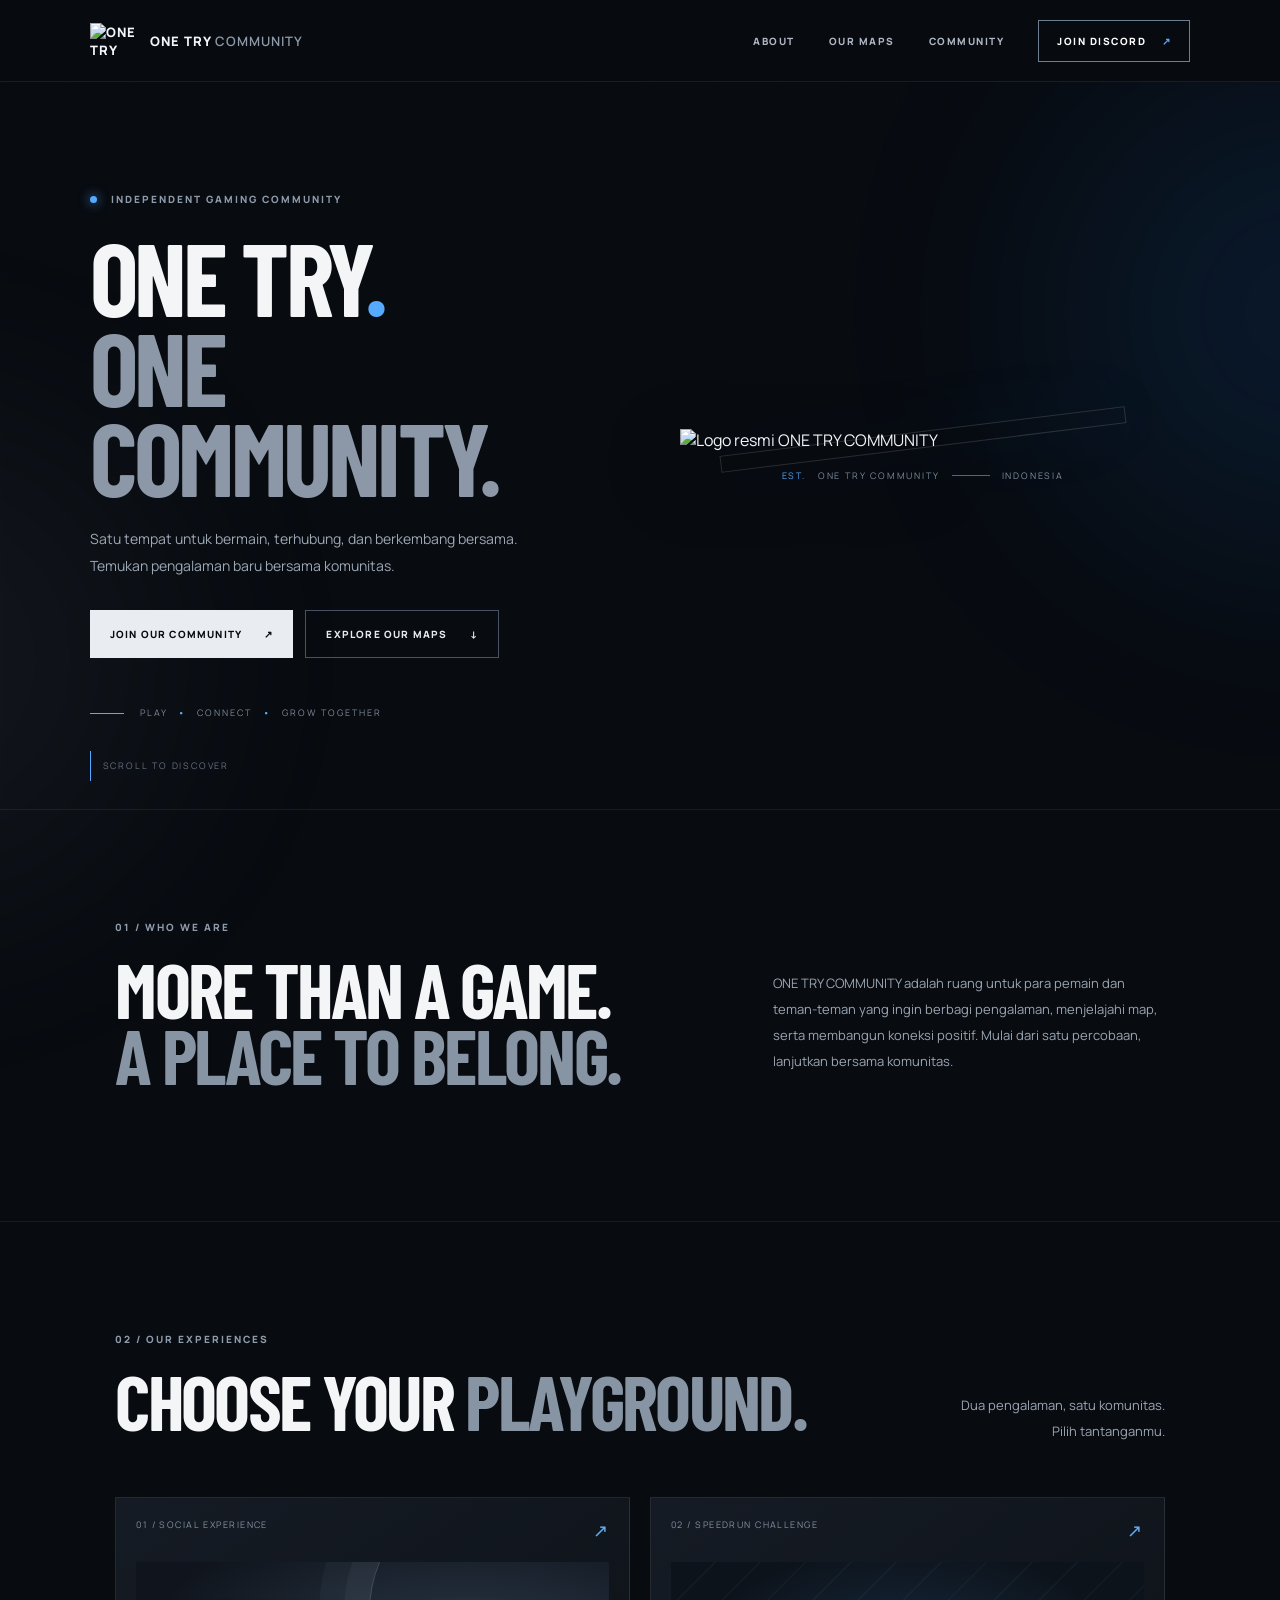
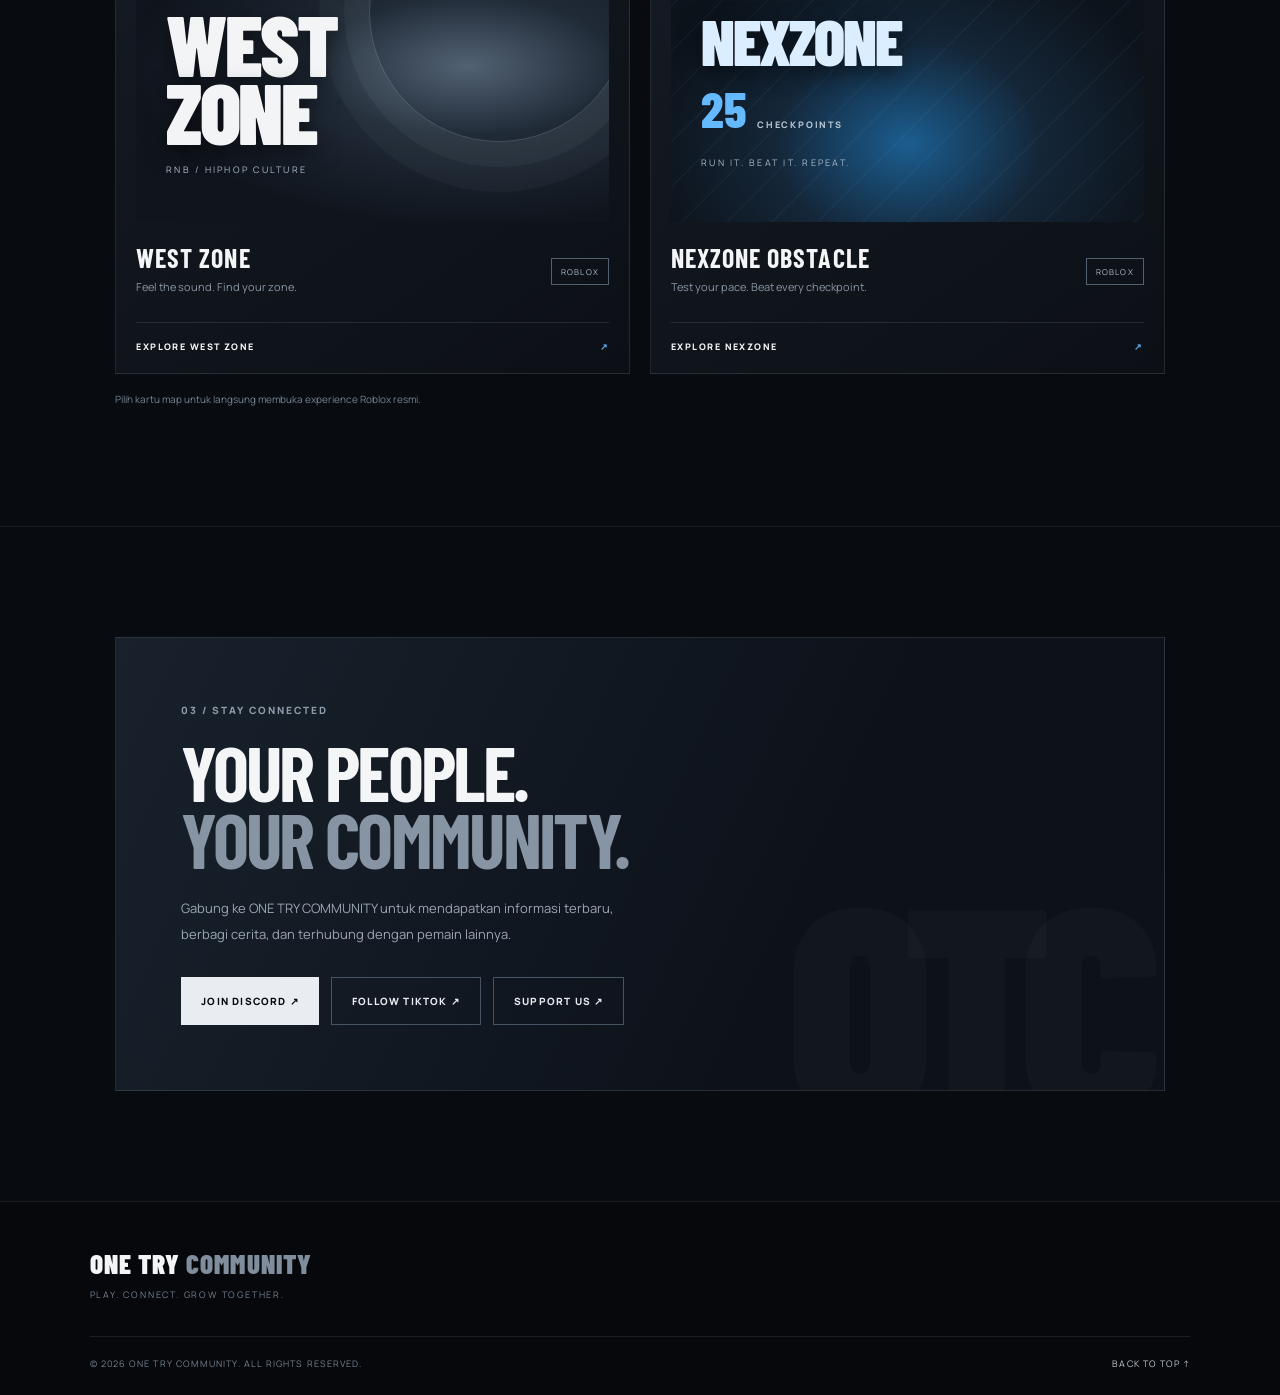
==== index.html @ 4da8ebb6 "Add files via upload" ====
<!DOCTYPE html>
<html lang="id">
<head>
  <meta charset="UTF-8">
  <meta name="viewport" content="width=device-width, initial-scale=1">
  <meta name="theme-color" content="#080b10">
  <meta name="description" content="ONE TRY COMMUNITY — Play, Connect, Grow Together. Rumah komunitas untuk WEST ZONE dan NEXZONE OBSTACLE.">
  <title>ONE TRY COMMUNITY — Play. Connect. Grow.</title>
  <link rel="preconnect" href="https://fonts.googleapis.com">
  <link rel="preconnect" href="https://fonts.gstatic.com" crossorigin>
  <link href="https://fonts.googleapis.com/css2?family=Barlow+Condensed:wght@500;600;700;800;900&family=Manrope:wght@400;500;600;700;800&display=swap" rel="stylesheet">
  <link rel="stylesheet" href="styles.css">
</head>
<body>
  <div class="ambient ambient-one"></div><div class="ambient ambient-two"></div>
  <header class="topbar">
    <a class="brand" href="#home" aria-label="ONE TRY COMMUNITY home">
      <img src="assets/one-try-community-logo.webp" alt="ONE TRY COMMUNITY logo">
      <span>ONE TRY <b>COMMUNITY</b></span>
    </a>
    <button class="menu-toggle" id="menuToggle" aria-label="Buka navigasi" aria-expanded="false"><i></i><i></i><i></i></button>
    <nav id="navMenu">
      <a href="#about">ABOUT</a><a href="#maps">OUR MAPS</a><a href="#community">COMMUNITY</a>
      <a class="nav-cta" href="https://discord.gg/brUWP3yXq" target="_blank" rel="noopener noreferrer">JOIN DISCORD <span>↗</span></a>
    </nav>
  </header>

  <main>
    <section class="hero" id="home">
      <div class="hero-grid"></div>
      <div class="hero-copy">
        <div class="eyebrow"><span class="live-dot"></span> INDEPENDENT GAMING COMMUNITY</div>
        <h1>ONE TRY<span>.</span><br><em>ONE COMMUNITY.</em></h1>
        <p class="hero-text">Satu tempat untuk bermain, terhubung, dan berkembang bersama. Temukan pengalaman baru bersama komunitas.</p>
        <div class="hero-actions">
          <a class="button button-primary" href="https://discord.gg/brUWP3yXq" target="_blank" rel="noopener noreferrer">JOIN OUR COMMUNITY <span>↗</span></a>
          <a class="button button-ghost" href="#maps">EXPLORE OUR MAPS <span>↓</span></a>
        </div>
        <div class="hero-note"><span class="note-line"></span> PLAY <b>•</b> CONNECT <b>•</b> GROW TOGETHER</div>
      </div>
      <div class="hero-art">
        <div class="logo-frame"><img src="assets/one-try-community-logo.webp" alt="Logo resmi ONE TRY COMMUNITY"></div>
        <div class="art-caption"><span>EST.</span> ONE TRY COMMUNITY <span class="caption-line"></span> INDONESIA</div>
      </div>
      <div class="scroll-cue"><span></span> SCROLL TO DISCOVER</div>
    </section>

    <section class="intro section-wrap" id="about">
      <div class="section-kicker">01 / WHO WE ARE</div>
      <div class="intro-content">
        <h2>MORE THAN A GAME.<br><span>A PLACE TO BELONG.</span></h2>
        <p>ONE TRY COMMUNITY adalah ruang untuk para pemain dan teman-teman yang ingin berbagi pengalaman, menjelajahi map, serta membangun koneksi positif. Mulai dari satu percobaan, lanjutkan bersama komunitas.</p>
      </div>
    </section>

    <section class="maps section-wrap" id="maps">
      <div class="section-heading">
        <div><div class="section-kicker">02 / OUR EXPERIENCES</div><h2>CHOOSE YOUR <span>PLAYGROUND.</span></h2></div>
        <p>Dua pengalaman, satu komunitas.<br>Pilih tantanganmu.</p>
      </div>
      <div class="map-grid">
        <article class="map-card west-card">
          <div class="card-top"><span>01 / SOCIAL EXPERIENCE</span><span class="card-arrow">↗</span></div>
          <div class="map-visual west-visual"><div class="visual-orbit"></div><div class="visual-word">WEST<br>ZONE</div><div class="visual-sub">RNB / HIPHOP CULTURE</div></div>
          <div class="map-info"><div><h3>WEST ZONE</h3><p>Feel the sound. Find your zone.</p></div><span class="map-tag">ROBLOX</span></div>
          <a class="card-link" href="https://www.roblox.com/share?code=2295fd30ef53cf4783ca6fe60ec98a40&type=ExperienceDetails&stamp=1793906881675" target="_blank" rel="noopener noreferrer">EXPLORE WEST ZONE <span>↗</span></a>
        </article>
        <article class="map-card nex-card">
          <div class="card-top"><span>02 / SPEEDRUN CHALLENGE</span><span class="card-arrow">↗</span></div>
          <div class="map-visual nex-visual"><div class="nex-lines"></div><div class="visual-word">NEXZONE</div><div class="checkpoint">25 <small>CHECKPOINTS</small></div><div class="visual-sub">RUN IT. BEAT IT. REPEAT.</div></div>
          <div class="map-info"><div><h3>NEXZONE OBSTACLE</h3><p>Test your pace. Beat every checkpoint.</p></div><span class="map-tag">ROBLOX</span></div>
          <a class="card-link" href="https://www.roblox.com/share?code=90e0343aa292c84090048f407528da16&type=ExperienceDetails&stamp=1793906917031" target="_blank" rel="noopener noreferrer">EXPLORE NEXZONE <span>↗</span></a>
        </article>
      </div>
      <p class="small-note">Pilih kartu map untuk langsung membuka experience Roblox resmi.</p>
    </section>

    <section class="community section-wrap" id="community">
      <div class="community-panel">
        <div class="section-kicker">03 / STAY CONNECTED</div>
        <h2>YOUR PEOPLE.<br><span>YOUR COMMUNITY.</span></h2>
        <p>Gabung ke ONE TRY COMMUNITY untuk mendapatkan informasi terbaru, berbagi cerita, dan terhubung dengan pemain lainnya.</p>
        <div class="community-actions">
          <a class="button button-primary" href="https://discord.gg/brUWP3yXq" target="_blank" rel="noopener noreferrer">JOIN DISCORD ↗</a>
          <a class="button button-ghost" href="https://www.tiktok.com/@onetrycommunity" target="_blank" rel="noopener noreferrer">FOLLOW TIKTOK ↗</a>
          <a class="button button-ghost" href="https://saweria.co/onetrycomunnity" target="_blank" rel="noopener noreferrer">SUPPORT US ↗</a>
        </div>
        <div class="community-watermark">OTC</div>
      </div>
    </section>
  </main>

  <footer>
    <a class="footer-brand" href="#home">ONE TRY <span>COMMUNITY</span></a>
    <p>PLAY. CONNECT. GROW TOGETHER.</p>
    <div class="footer-bottom"><span>© <span id="year"></span> ONE TRY COMMUNITY. ALL RIGHTS RESERVED.</span><a href="#home">BACK TO TOP ↑</a></div>
  </footer>
  <script src="script.js"></script>
</body>
</html>
---- styles.css ----
*{box-sizing:border-box}html{scroll-behavior:smooth;scroll-padding-top:90px}body{margin:0;background:#080b10;color:#f3f5f7;font-family:Manrope,Arial,sans-serif;overflow-x:hidden}a{color:inherit;text-decoration:none}.ambient{position:fixed;width:480px;height:480px;border-radius:50%;filter:blur(130px);opacity:.12;pointer-events:none;z-index:-1}.ambient-one{background:#1688ff;top:8%;right:-260px}.ambient-two{background:#a8b5c7;bottom:0;left:-320px;opacity:.07}.topbar{height:82px;padding:0 7%;display:flex;align-items:center;justify-content:space-between;border-bottom:1px solid #ffffff13;background:#080b10e8;backdrop-filter:blur(18px);position:sticky;top:0;z-index:20}.brand{display:flex;align-items:center;gap:12px;font-weight:800;letter-spacing:.08em;font-size:13px}.brand img{width:48px;height:36px;object-fit:contain}.brand b{color:#8e9aaa;font-weight:600}nav{display:flex;align-items:center;gap:34px;font-size:10px;letter-spacing:.15em;font-weight:800;color:#aeb7c3}nav a:hover{color:#fff}.nav-cta{border:1px solid #6e7d90;padding:13px 18px;color:#fff}.nav-cta span{color:#55aaff;margin-left:12px}.menu-toggle{display:none;background:none;border:0}.hero{min-height:690px;padding:110px 7% 90px;position:relative;display:grid;grid-template-columns:1fr 1fr;align-items:center;gap:30px;overflow:hidden}.hero-grid{position:absolute;inset:0;opacity:.15;background-image:linear-gradient(#7b8da51a 1px,transparent 1px),linear-gradient(90deg,#7b8da51a 1px,transparent 1px);background-size:65px 65px;mask-image:linear-gradient(90deg,black,transparent)}.hero-copy,.hero-art{position:relative;z-index:1}.eyebrow,.section-kicker{font-size:10px;font-weight:800;letter-spacing:.2em;color:#8e9baa}.live-dot{display:inline-block;width:7px;height:7px;border-radius:50%;background:#55aaff;box-shadow:0 0 12px #55aaff;margin-right:10px}.hero h1,.intro h2,.section-heading h2,.community h2{font-family:"Barlow Condensed",Impact,sans-serif;font-size:clamp(64px,8vw,112px);line-height:.88;letter-spacing:-.035em;margin:25px 0}.hero h1 span{color:#55aaff}.hero h1 em{font-style:normal;color:#8c98a7}.hero-text{max-width:480px;color:#9da8b5;font-size:14px;line-height:1.9}.hero-actions,.community-actions{display:flex;gap:12px;flex-wrap:wrap;margin-top:30px}.button{padding:16px 20px;font-size:10px;font-weight:800;letter-spacing:.12em;display:inline-flex;align-items:center;gap:22px;transition:.25s}.button-primary{background:#e9edf2;color:#080b10}.button-primary:hover{background:#63b5ff;transform:translateY(-3px)}.button-ghost{border:1px solid #465362;color:#e7ebf0}.button-ghost:hover{border-color:#65b5ff;color:#65b5ff}.hero-note{margin-top:48px;color:#7e8997;font-size:9px;letter-spacing:.22em}.hero-note b{color:#55aaff;padding:0 7px}.note-line{display:inline-block;width:34px;height:1px;background:#55aaff;vertical-align:middle;margin-right:12px}.hero-art{padding:25px}.logo-frame{position:relative}.logo-frame:before{content:"";position:absolute;inset:12% 8%;border:1px solid #ffffff24;transform:rotate(-7deg);box-shadow:0 0 70px #3289db17}.logo-frame img{width:100%;height:auto;display:block;filter:drop-shadow(0 25px 35px #000)}.art-caption{display:flex;align-items:center;gap:12px;color:#8290a0;font-size:9px;letter-spacing:.2em;justify-content:center;margin-top:18px}.art-caption>span:first-child{color:#55aaff}.caption-line{height:1px;width:38px;background:#586779}.scroll-cue{position:absolute;bottom:28px;left:7%;font-size:9px;letter-spacing:.2em;color:#657180;display:flex;align-items:center;gap:12px}.scroll-cue span{height:30px;width:1px;background:#55aaff}.section-wrap{padding:110px 9%;border-top:1px solid #ffffff12}.intro-content{display:grid;grid-template-columns:1.2fr .8fr;gap:70px;align-items:center}.intro h2,.section-heading h2,.community h2{font-size:clamp(46px,6vw,76px);margin:22px 0}.intro h2 span,.section-heading h2 span,.community h2 span{color:#8794a3}.intro-content p,.section-heading>p,.community-panel>p{color:#9ba6b3;font-size:13px;line-height:2;max-width:470px}.section-heading{display:flex;justify-content:space-between;align-items:end;margin-bottom:40px}.section-heading>p{text-align:right}.map-grid{display:grid;grid-template-columns:1fr 1fr;gap:20px}.map-card{background:linear-gradient(145deg,#151b24,#0c1016);border:1px solid #ffffff17;padding:20px;transition:.3s}.map-card:hover{transform:translateY(-7px);border-color:#5a9bd5}.card-top{display:flex;justify-content:space-between;color:#8491a0;font-size:9px;letter-spacing:.16em}.card-arrow{font-size:18px;color:#60adf3}.map-visual{height:260px;margin:20px 0;position:relative;overflow:hidden;display:flex;flex-direction:column;justify-content:center;padding:30px}.west-visual{background:radial-gradient(ellipse at 70% 40%,#526273 0,#202a37 32%,#10151d 72%)}.nex-visual{background:radial-gradient(ellipse at 50% 70%,#1b5d8f 0,#142638 40%,#0d131b 78%)}.visual-orbit{position:absolute;width:260px;height:260px;border:1px solid #dbe9f933;border-radius:50%;right:-20px;top:-80px;box-shadow:0 0 0 25px #dbe9f90a,0 0 0 50px #dbe9f908}.visual-word{font-family:"Barlow Condensed",Impact,sans-serif;font-weight:900;font-size:clamp(55px,7vw,85px);line-height:.8;letter-spacing:-.03em;text-shadow:0 6px 22px #0008;position:relative}.west-visual .visual-word{color:#f2f4f6}.nex-visual .visual-word{font-size:clamp(42px,5vw,68px);color:#dbeeff}.visual-sub{font-size:9px;letter-spacing:.25em;color:#aab9c9;margin-top:18px;position:relative}.checkpoint{font-family:"Barlow Condensed";font-size:50px;font-weight:800;color:#65baff;margin-top:12px}.checkpoint small{font:800 9px Manrope;letter-spacing:.2em;color:#b7c4d2}.nex-lines{position:absolute;inset:0;background:repeating-linear-gradient(135deg,transparent 0 30px,#8fcfff0b 31px 32px)}.map-info{display:flex;justify-content:space-between;align-items:center}.map-info h3{font-family:"Barlow Condensed";font-size:26px;letter-spacing:.04em;margin:0}.map-info p{font-size:11px;color:#8995a3;margin:6px 0}.map-tag{font-size:8px;letter-spacing:.15em;border:1px solid #526171;padding:7px 9px;color:#aebdcb}.card-link{display:flex;justify-content:space-between;border-top:1px solid #ffffff19;margin-top:22px;padding-top:17px;font-size:9px;font-weight:800;letter-spacing:.16em}.card-link span{color:#60adf3}.small-note{font-size:10px;color:#778493;margin-top:18px}.community-panel{position:relative;overflow:hidden;padding:65px;background:linear-gradient(115deg,#18212c,#0d121a 65%);border:1px solid #ffffff1a}.community h2{position:relative;z-index:1}.community-panel>p{position:relative;z-index:1}.community-actions{position:relative;z-index:2}.community-watermark{position:absolute;right:3%;bottom:-90px;font-family:"Barlow Condensed";font-size:300px;font-weight:900;color:#ffffff05;letter-spacing:-.1em}footer{padding:45px 7% 25px;background:#06080c;border-top:1px solid #ffffff15}.footer-brand{font-family:"Barlow Condensed";font-weight:900;font-size:27px;letter-spacing:.04em}.footer-brand span{color:#7f8d9c}footer>p{font-size:9px;color:#758292;letter-spacing:.2em}.footer-bottom{border-top:1px solid #ffffff16;margin-top:35px;padding-top:20px;display:flex;justify-content:space-between;color:#778391;font-size:9px;letter-spacing:.12em}.footer-bottom a{color:#c2ccd7}@media(max-width:850px){.topbar{padding:0 5%;height:72px}.hero{padding:85px 6% 85px;grid-template-columns:1fr;min-height:auto}.hero-copy{max-width:650px}.hero-art{max-width:650px;margin:10px auto 0;padding:5px}.hero h1{font-size:clamp(68px,13vw,105px)}.section-wrap{padding:80px 6%}.intro-content{grid-template-columns:1fr;gap:10px}.section-heading{align-items:start;flex-direction:column;gap:5px}.section-heading>p{text-align:left}.community-panel{padding:45px 30px}}@media(max-width:600px){.brand{font-size:11px}.brand img{width:40px}.menu-toggle{display:flex;flex-direction:column;gap:5px;padding:10px}.menu-toggle i{width:23px;height:2px;background:#eaf0f6;display:block}nav{display:none;position:absolute;top:72px;left:0;right:0;background:#0b1017;border-bottom:1px solid #ffffff20;padding:22px 6%;flex-direction:column;align-items:stretch;gap:22px}nav.open{display:flex}.nav-cta{text-align:center}.hero{padding-top:70px}.hero h1{font-size:65px}.hero-text{font-size:12px}.button{padding:15px 14px;font-size:9px}.hero-actions{gap:8px}.hero-note{margin-top:32px}.hero-art{margin-top:28px}.art-caption{font-size:7px}.section-wrap{padding:65px 5%}.intro h2,.section-heading h2,.community h2{font-size:48px}.map-grid{grid-template-columns:1fr}.map-visual{height:220px}.community-panel{padding:38px 22px}.community-watermark{font-size:190px;bottom:-50px}.community-actions{flex-direction:column;align-items:stretch}.community-actions .button{justify-content:space-between}.footer-bottom{gap:15px;flex-direction:column;font-size:8px}footer{padding-left:5%;padding-right:5%}}@media(prefers-reduced-motion:reduce){*,*::before,*::after{scroll-behavior:auto!important;transition:none!important}}
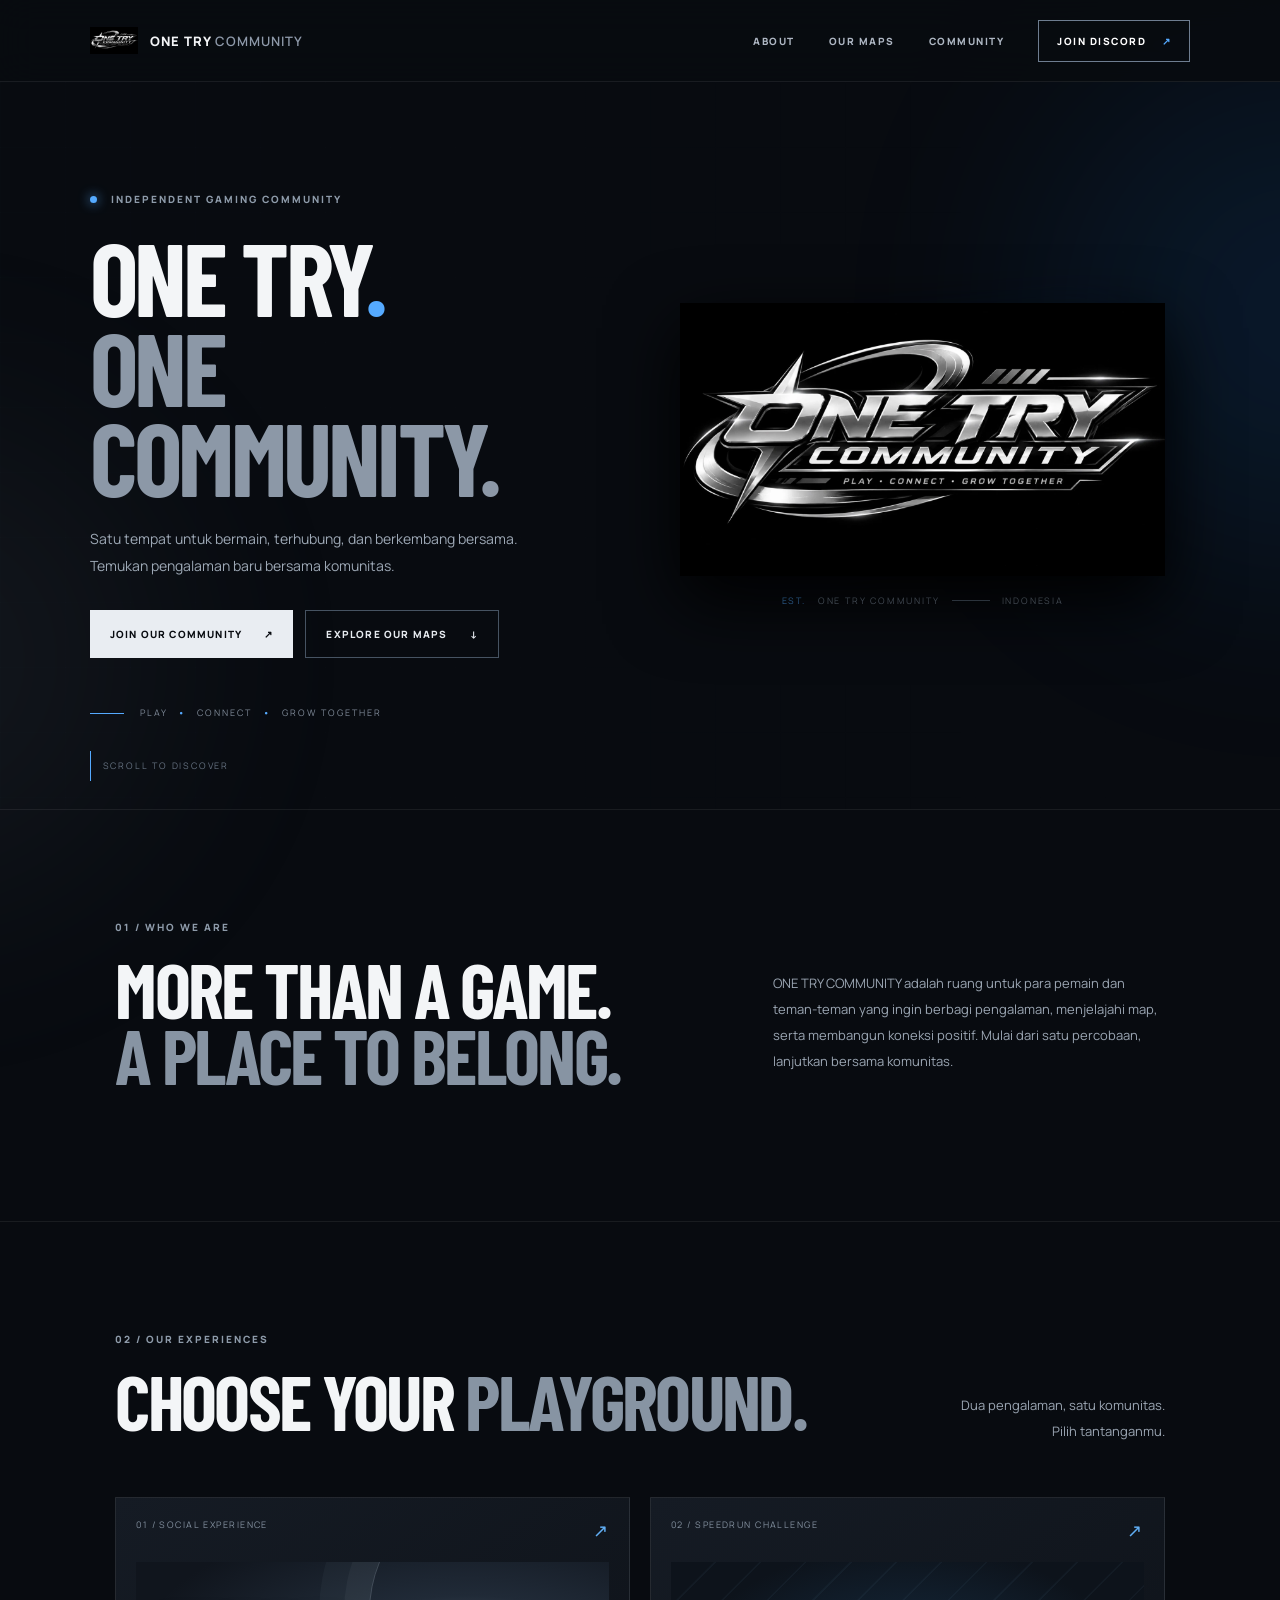
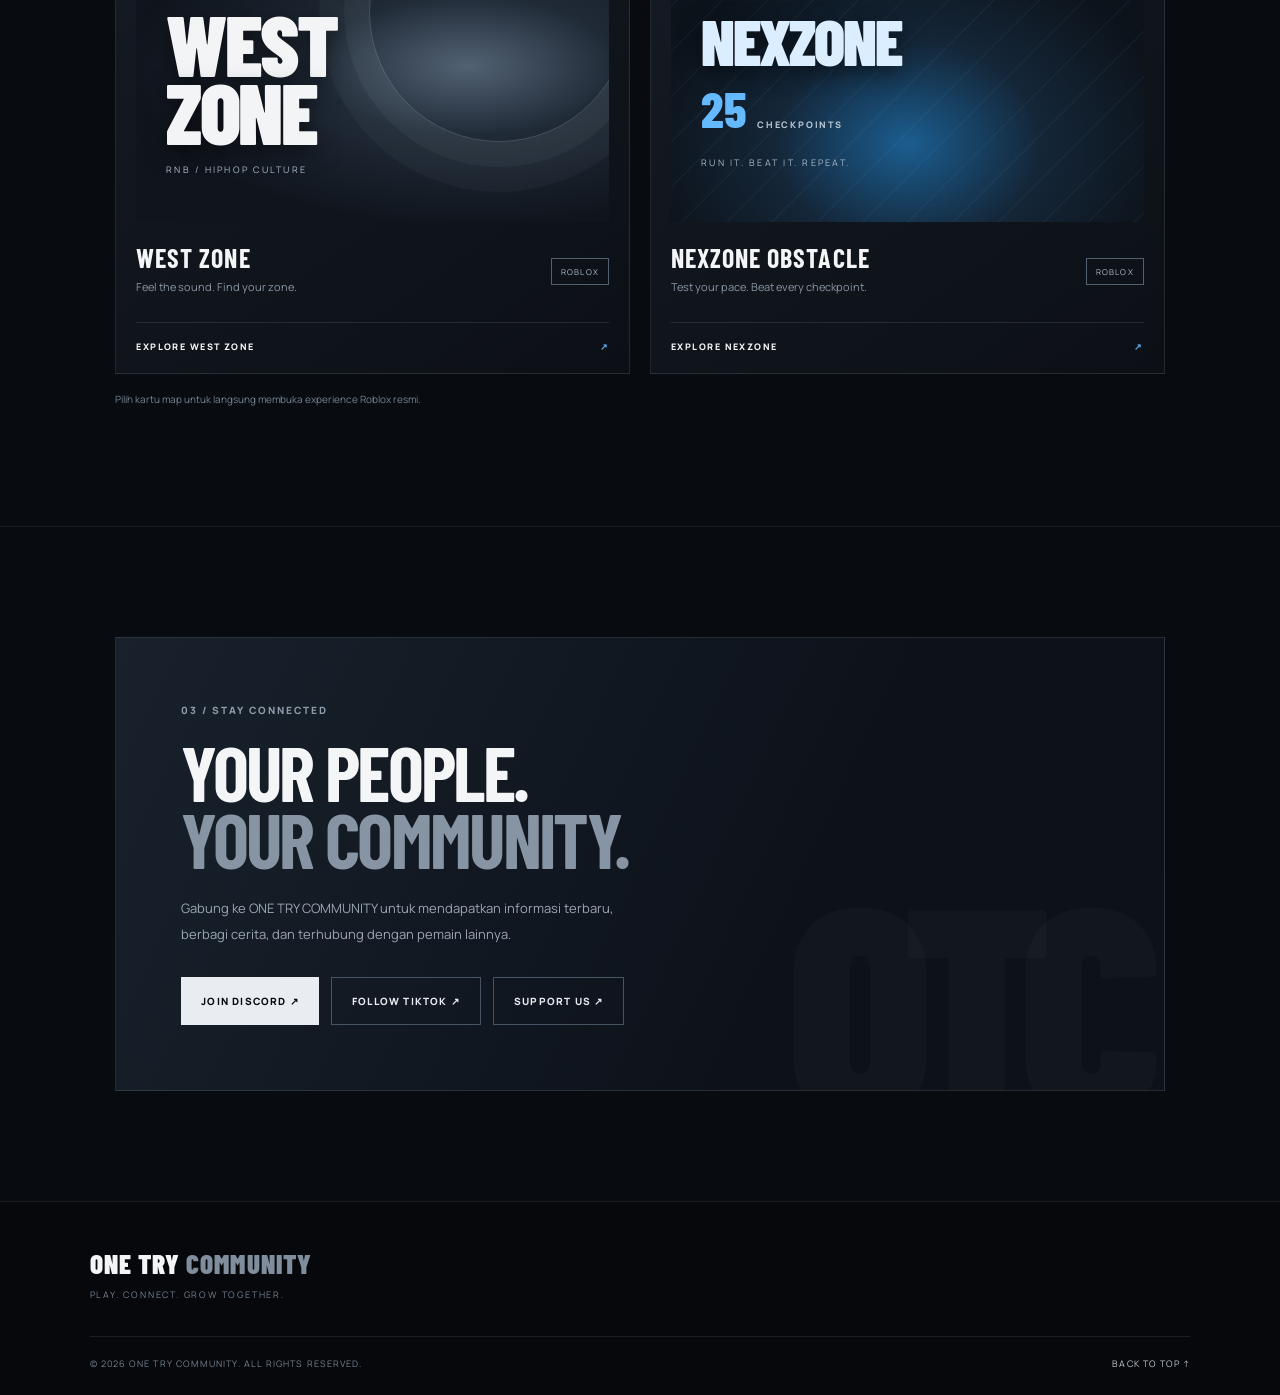
==== commit 5c8d220a: "Add files via upload" ====
--- a/index.html
+++ b/index.html
@@ -15,7 +15,7 @@
   <div class="ambient ambient-one"></div><div class="ambient ambient-two"></div>
   <header class="topbar">
     <a class="brand" href="#home" aria-label="ONE TRY COMMUNITY home">
-      <img src="assets/one-try-community-logo.webp" alt="ONE TRY COMMUNITY logo">
+      <img src="one-try-community-logo.webp" alt="ONE TRY COMMUNITY logo">
       <span>ONE TRY <b>COMMUNITY</b></span>
     </a>
     <button class="menu-toggle" id="menuToggle" aria-label="Buka navigasi" aria-expanded="false"><i></i><i></i><i></i></button>
@@ -39,7 +39,7 @@
         <div class="hero-note"><span class="note-line"></span> PLAY <b>•</b> CONNECT <b>•</b> GROW TOGETHER</div>
       </div>
       <div class="hero-art">
-        <div class="logo-frame"><img src="assets/one-try-community-logo.webp" alt="Logo resmi ONE TRY COMMUNITY"></div>
+        <div class="logo-frame"><img src="one-try-community-logo.webp" alt="Logo resmi ONE TRY COMMUNITY"></div>
         <div class="art-caption"><span>EST.</span> ONE TRY COMMUNITY <span class="caption-line"></span> INDONESIA</div>
       </div>
       <div class="scroll-cue"><span></span> SCROLL TO DISCOVER</div>
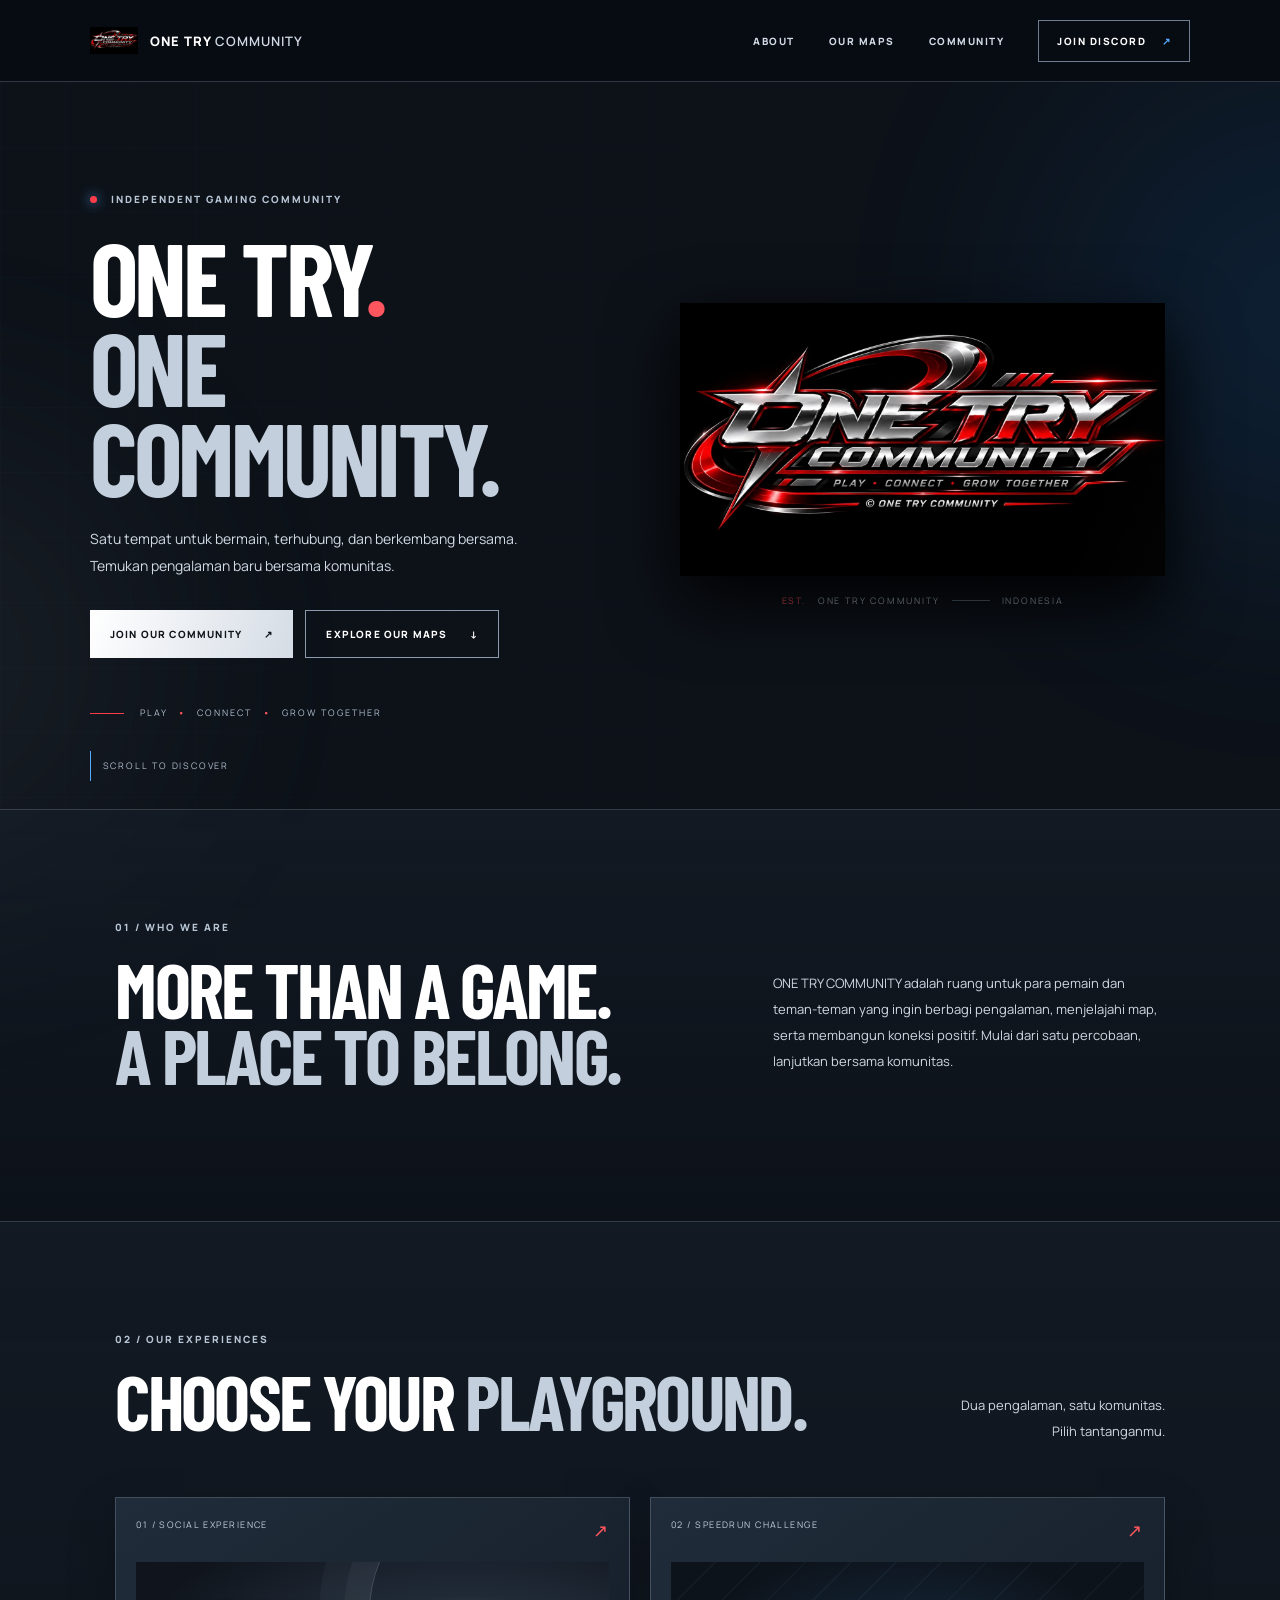
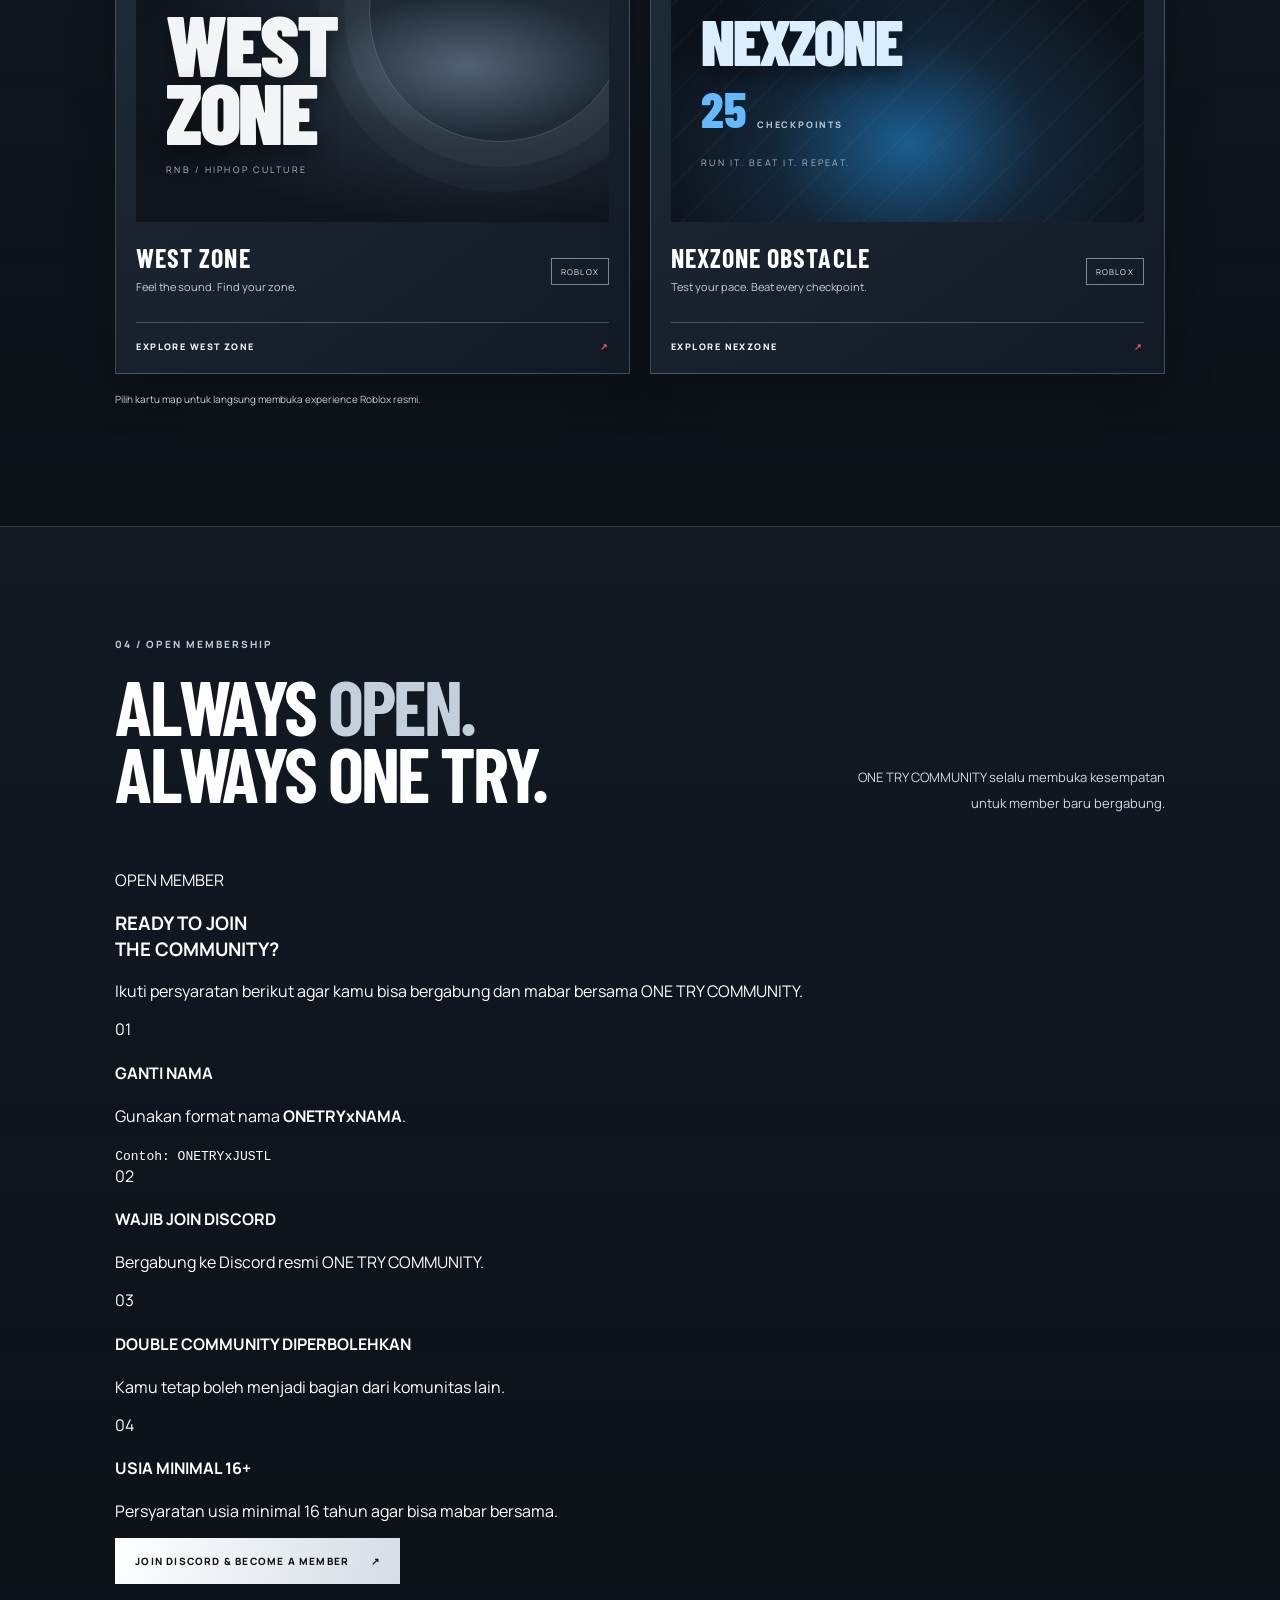
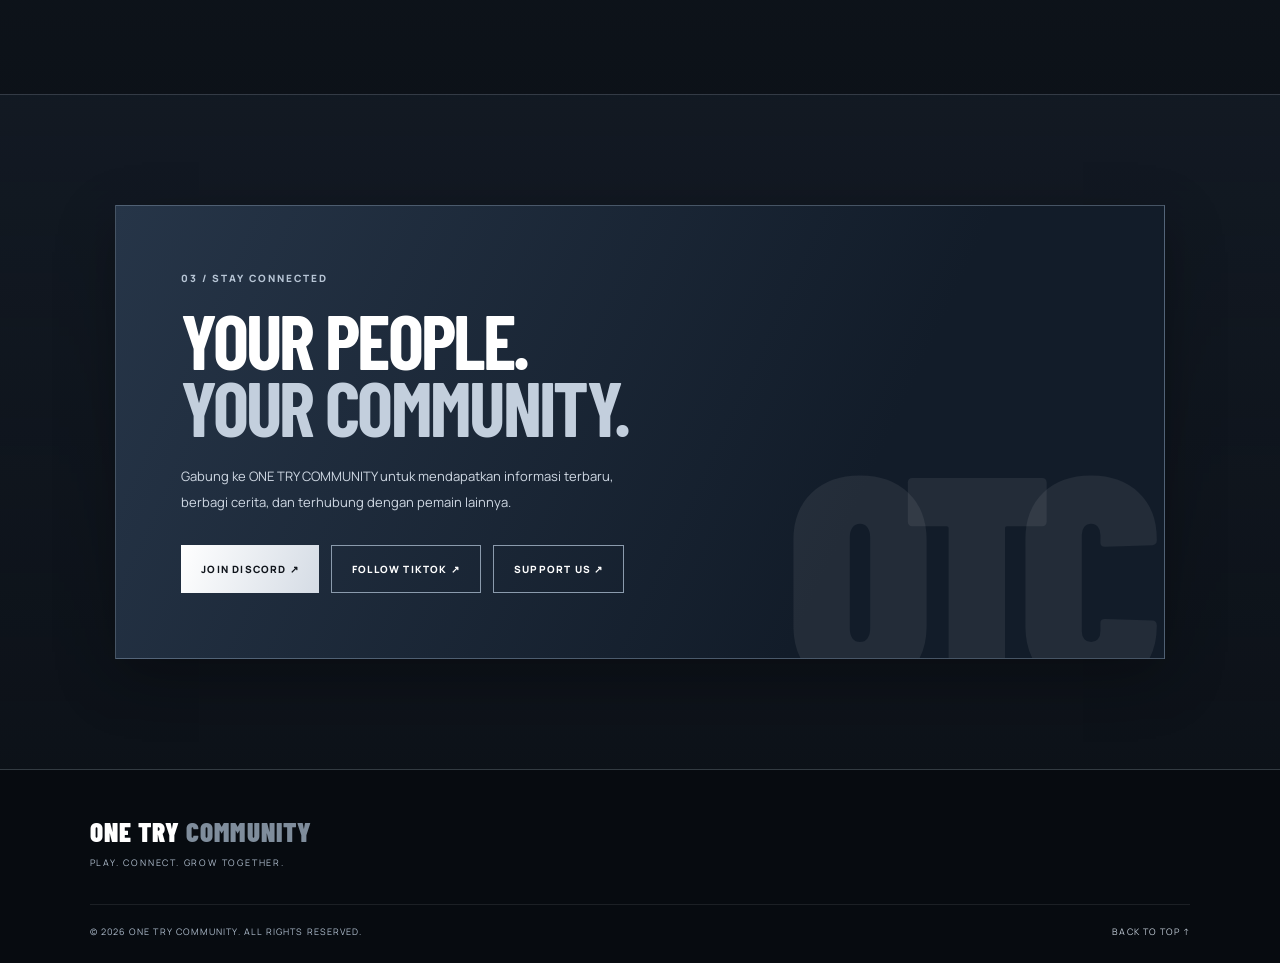
==== commit 04e295d1: "Add files via upload" ====
--- a/index.html
+++ b/index.html
@@ -21,7 +21,7 @@
     <button class="menu-toggle" id="menuToggle" aria-label="Buka navigasi" aria-expanded="false"><i></i><i></i><i></i></button>
     <nav id="navMenu">
       <a href="#about">ABOUT</a><a href="#maps">OUR MAPS</a><a href="#community">COMMUNITY</a>
-      <a class="nav-cta" href="https://discord.gg/brUWP3yXq" target="_blank" rel="noopener noreferrer">JOIN DISCORD <span>↗</span></a>
+      <a class="nav-cta" href="https://discord.gg/9DPxnzSRvs" target="_blank" rel="noopener noreferrer">JOIN DISCORD <span>↗</span></a>
     </nav>
   </header>
 
@@ -33,7 +33,7 @@
         <h1>ONE TRY<span>.</span><br><em>ONE COMMUNITY.</em></h1>
         <p class="hero-text">Satu tempat untuk bermain, terhubung, dan berkembang bersama. Temukan pengalaman baru bersama komunitas.</p>
         <div class="hero-actions">
-          <a class="button button-primary" href="https://discord.gg/brUWP3yXq" target="_blank" rel="noopener noreferrer">JOIN OUR COMMUNITY <span>↗</span></a>
+          <a class="button button-primary" href="https://discord.gg/9DPxnzSRvs" target="_blank" rel="noopener noreferrer">JOIN OUR COMMUNITY <span>↗</span></a>
           <a class="button button-ghost" href="#maps">EXPLORE OUR MAPS <span>↓</span></a>
         </div>
         <div class="hero-note"><span class="note-line"></span> PLAY <b>•</b> CONNECT <b>•</b> GROW TOGETHER</div>
@@ -75,13 +75,38 @@
       <p class="small-note">Pilih kartu map untuk langsung membuka experience Roblox resmi.</p>
     </section>
 
+
+    <section class="membership section-wrap" id="membership">
+      <div class="section-heading">
+        <div>
+          <div class="section-kicker">04 / OPEN MEMBERSHIP</div>
+          <h2>ALWAYS <span>OPEN.</span><br>ALWAYS ONE TRY.</h2>
+        </div>
+        <p>ONE TRY COMMUNITY selalu membuka kesempatan<br>untuk member baru bergabung.</p>
+      </div>
+      <div class="member-panel">
+        <div class="member-intro">
+          <span class="member-badge"><span></span> OPEN MEMBER</span>
+          <h3>READY TO JOIN<br>THE COMMUNITY?</h3>
+          <p>Ikuti persyaratan berikut agar kamu bisa bergabung dan mabar bersama ONE TRY COMMUNITY.</p>
+        </div>
+        <div class="member-rules">
+          <div class="rule-item"><span class="rule-number">01</span><div><h4>GANTI NAMA</h4><p>Gunakan format nama <strong>ONETRYxNAMA</strong>.</p><code>Contoh: ONETRYxJUSTL</code></div></div>
+          <div class="rule-item"><span class="rule-number">02</span><div><h4>WAJIB JOIN DISCORD</h4><p>Bergabung ke Discord resmi ONE TRY COMMUNITY.</p></div></div>
+          <div class="rule-item"><span class="rule-number">03</span><div><h4>DOUBLE COMMUNITY DIPERBOLEHKAN</h4><p>Kamu tetap boleh menjadi bagian dari komunitas lain.</p></div></div>
+          <div class="rule-item"><span class="rule-number">04</span><div><h4>USIA MINIMAL 16+</h4><p>Persyaratan usia minimal 16 tahun agar bisa mabar bersama.</p></div></div>
+        </div>
+        <a class="button button-primary member-join" href="https://discord.gg/9DPxnzSRvs" target="_blank" rel="noopener noreferrer">JOIN DISCORD &amp; BECOME A MEMBER <span>↗</span></a>
+      </div>
+    </section>
+
     <section class="community section-wrap" id="community">
       <div class="community-panel">
         <div class="section-kicker">03 / STAY CONNECTED</div>
         <h2>YOUR PEOPLE.<br><span>YOUR COMMUNITY.</span></h2>
         <p>Gabung ke ONE TRY COMMUNITY untuk mendapatkan informasi terbaru, berbagi cerita, dan terhubung dengan pemain lainnya.</p>
         <div class="community-actions">
-          <a class="button button-primary" href="https://discord.gg/brUWP3yXq" target="_blank" rel="noopener noreferrer">JOIN DISCORD ↗</a>
+          <a class="button button-primary" href="https://discord.gg/9DPxnzSRvs" target="_blank" rel="noopener noreferrer">JOIN DISCORD ↗</a>
           <a class="button button-ghost" href="https://www.tiktok.com/@onetrycommunity" target="_blank" rel="noopener noreferrer">FOLLOW TIKTOK ↗</a>
           <a class="button button-ghost" href="https://saweria.co/onetrycomunnity" target="_blank" rel="noopener noreferrer">SUPPORT US ↗</a>
         </div>
--- a/styles.css
+++ b/styles.css
@@ -1 +1,164 @@
-*{box-sizing:border-box}html{scroll-behavior:smooth;scroll-padding-top:90px}body{margin:0;background:#080b10;color:#f3f5f7;font-family:Manrope,Arial,sans-serif;overflow-x:hidden}a{color:inherit;text-decoration:none}.ambient{position:fixed;width:480px;height:480px;border-radius:50%;filter:blur(130px);opacity:.12;pointer-events:none;z-index:-1}.ambient-one{background:#1688ff;top:8%;right:-260px}.ambient-two{background:#a8b5c7;bottom:0;left:-320px;opacity:.07}.topbar{height:82px;padding:0 7%;display:flex;align-items:center;justify-content:space-between;border-bottom:1px solid #ffffff13;background:#080b10e8;backdrop-filter:blur(18px);position:sticky;top:0;z-index:20}.brand{display:flex;align-items:center;gap:12px;font-weight:800;letter-spacing:.08em;font-size:13px}.brand img{width:48px;height:36px;object-fit:contain}.brand b{color:#8e9aaa;font-weight:600}nav{display:flex;align-items:center;gap:34px;font-size:10px;letter-spacing:.15em;font-weight:800;color:#aeb7c3}nav a:hover{color:#fff}.nav-cta{border:1px solid #6e7d90;padding:13px 18px;color:#fff}.nav-cta span{color:#55aaff;margin-left:12px}.menu-toggle{display:none;background:none;border:0}.hero{min-height:690px;padding:110px 7% 90px;position:relative;display:grid;grid-template-columns:1fr 1fr;align-items:center;gap:30px;overflow:hidden}.hero-grid{position:absolute;inset:0;opacity:.15;background-image:linear-gradient(#7b8da51a 1px,transparent 1px),linear-gradient(90deg,#7b8da51a 1px,transparent 1px);background-size:65px 65px;mask-image:linear-gradient(90deg,black,transparent)}.hero-copy,.hero-art{position:relative;z-index:1}.eyebrow,.section-kicker{font-size:10px;font-weight:800;letter-spacing:.2em;color:#8e9baa}.live-dot{display:inline-block;width:7px;height:7px;border-radius:50%;background:#55aaff;box-shadow:0 0 12px #55aaff;margin-right:10px}.hero h1,.intro h2,.section-heading h2,.community h2{font-family:"Barlow Condensed",Impact,sans-serif;font-size:clamp(64px,8vw,112px);line-height:.88;letter-spacing:-.035em;margin:25px 0}.hero h1 span{color:#55aaff}.hero h1 em{font-style:normal;color:#8c98a7}.hero-text{max-width:480px;color:#9da8b5;font-size:14px;line-height:1.9}.hero-actions,.community-actions{display:flex;gap:12px;flex-wrap:wrap;margin-top:30px}.button{padding:16px 20px;font-size:10px;font-weight:800;letter-spacing:.12em;display:inline-flex;align-items:center;gap:22px;transition:.25s}.button-primary{background:#e9edf2;color:#080b10}.button-primary:hover{background:#63b5ff;transform:translateY(-3px)}.button-ghost{border:1px solid #465362;color:#e7ebf0}.button-ghost:hover{border-color:#65b5ff;color:#65b5ff}.hero-note{margin-top:48px;color:#7e8997;font-size:9px;letter-spacing:.22em}.hero-note b{color:#55aaff;padding:0 7px}.note-line{display:inline-block;width:34px;height:1px;background:#55aaff;vertical-align:middle;margin-right:12px}.hero-art{padding:25px}.logo-frame{position:relative}.logo-frame:before{content:"";position:absolute;inset:12% 8%;border:1px solid #ffffff24;transform:rotate(-7deg);box-shadow:0 0 70px #3289db17}.logo-frame img{width:100%;height:auto;display:block;filter:drop-shadow(0 25px 35px #000)}.art-caption{display:flex;align-items:center;gap:12px;color:#8290a0;font-size:9px;letter-spacing:.2em;justify-content:center;margin-top:18px}.art-caption>span:first-child{color:#55aaff}.caption-line{height:1px;width:38px;background:#586779}.scroll-cue{position:absolute;bottom:28px;left:7%;font-size:9px;letter-spacing:.2em;color:#657180;display:flex;align-items:center;gap:12px}.scroll-cue span{height:30px;width:1px;background:#55aaff}.section-wrap{padding:110px 9%;border-top:1px solid #ffffff12}.intro-content{display:grid;grid-template-columns:1.2fr .8fr;gap:70px;align-items:center}.intro h2,.section-heading h2,.community h2{font-size:clamp(46px,6vw,76px);margin:22px 0}.intro h2 span,.section-heading h2 span,.community h2 span{color:#8794a3}.intro-content p,.section-heading>p,.community-panel>p{color:#9ba6b3;font-size:13px;line-height:2;max-width:470px}.section-heading{display:flex;justify-content:space-between;align-items:end;margin-bottom:40px}.section-heading>p{text-align:right}.map-grid{display:grid;grid-template-columns:1fr 1fr;gap:20px}.map-card{background:linear-gradient(145deg,#151b24,#0c1016);border:1px solid #ffffff17;padding:20px;transition:.3s}.map-card:hover{transform:translateY(-7px);border-color:#5a9bd5}.card-top{display:flex;justify-content:space-between;color:#8491a0;font-size:9px;letter-spacing:.16em}.card-arrow{font-size:18px;color:#60adf3}.map-visual{height:260px;margin:20px 0;position:relative;overflow:hidden;display:flex;flex-direction:column;justify-content:center;padding:30px}.west-visual{background:radial-gradient(ellipse at 70% 40%,#526273 0,#202a37 32%,#10151d 72%)}.nex-visual{background:radial-gradient(ellipse at 50% 70%,#1b5d8f 0,#142638 40%,#0d131b 78%)}.visual-orbit{position:absolute;width:260px;height:260px;border:1px solid #dbe9f933;border-radius:50%;right:-20px;top:-80px;box-shadow:0 0 0 25px #dbe9f90a,0 0 0 50px #dbe9f908}.visual-word{font-family:"Barlow Condensed",Impact,sans-serif;font-weight:900;font-size:clamp(55px,7vw,85px);line-height:.8;letter-spacing:-.03em;text-shadow:0 6px 22px #0008;position:relative}.west-visual .visual-word{color:#f2f4f6}.nex-visual .visual-word{font-size:clamp(42px,5vw,68px);color:#dbeeff}.visual-sub{font-size:9px;letter-spacing:.25em;color:#aab9c9;margin-top:18px;position:relative}.checkpoint{font-family:"Barlow Condensed";font-size:50px;font-weight:800;color:#65baff;margin-top:12px}.checkpoint small{font:800 9px Manrope;letter-spacing:.2em;color:#b7c4d2}.nex-lines{position:absolute;inset:0;background:repeating-linear-gradient(135deg,transparent 0 30px,#8fcfff0b 31px 32px)}.map-info{display:flex;justify-content:space-between;align-items:center}.map-info h3{font-family:"Barlow Condensed";font-size:26px;letter-spacing:.04em;margin:0}.map-info p{font-size:11px;color:#8995a3;margin:6px 0}.map-tag{font-size:8px;letter-spacing:.15em;border:1px solid #526171;padding:7px 9px;color:#aebdcb}.card-link{display:flex;justify-content:space-between;border-top:1px solid #ffffff19;margin-top:22px;padding-top:17px;font-size:9px;font-weight:800;letter-spacing:.16em}.card-link span{color:#60adf3}.small-note{font-size:10px;color:#778493;margin-top:18px}.community-panel{position:relative;overflow:hidden;padding:65px;background:linear-gradient(115deg,#18212c,#0d121a 65%);border:1px solid #ffffff1a}.community h2{position:relative;z-index:1}.community-panel>p{position:relative;z-index:1}.community-actions{position:relative;z-index:2}.community-watermark{position:absolute;right:3%;bottom:-90px;font-family:"Barlow Condensed";font-size:300px;font-weight:900;color:#ffffff05;letter-spacing:-.1em}footer{padding:45px 7% 25px;background:#06080c;border-top:1px solid #ffffff15}.footer-brand{font-family:"Barlow Condensed";font-weight:900;font-size:27px;letter-spacing:.04em}.footer-brand span{color:#7f8d9c}footer>p{font-size:9px;color:#758292;letter-spacing:.2em}.footer-bottom{border-top:1px solid #ffffff16;margin-top:35px;padding-top:20px;display:flex;justify-content:space-between;color:#778391;font-size:9px;letter-spacing:.12em}.footer-bottom a{color:#c2ccd7}@media(max-width:850px){.topbar{padding:0 5%;height:72px}.hero{padding:85px 6% 85px;grid-template-columns:1fr;min-height:auto}.hero-copy{max-width:650px}.hero-art{max-width:650px;margin:10px auto 0;padding:5px}.hero h1{font-size:clamp(68px,13vw,105px)}.section-wrap{padding:80px 6%}.intro-content{grid-template-columns:1fr;gap:10px}.section-heading{align-items:start;flex-direction:column;gap:5px}.section-heading>p{text-align:left}.community-panel{padding:45px 30px}}@media(max-width:600px){.brand{font-size:11px}.brand img{width:40px}.menu-toggle{display:flex;flex-direction:column;gap:5px;padding:10px}.menu-toggle i{width:23px;height:2px;background:#eaf0f6;display:block}nav{display:none;position:absolute;top:72px;left:0;right:0;background:#0b1017;border-bottom:1px solid #ffffff20;padding:22px 6%;flex-direction:column;align-items:stretch;gap:22px}nav.open{display:flex}.nav-cta{text-align:center}.hero{padding-top:70px}.hero h1{font-size:65px}.hero-text{font-size:12px}.button{padding:15px 14px;font-size:9px}.hero-actions{gap:8px}.hero-note{margin-top:32px}.hero-art{margin-top:28px}.art-caption{font-size:7px}.section-wrap{padding:65px 5%}.intro h2,.section-heading h2,.community h2{font-size:48px}.map-grid{grid-template-columns:1fr}.map-visual{height:220px}.community-panel{padding:38px 22px}.community-watermark{font-size:190px;bottom:-50px}.community-actions{flex-direction:column;align-items:stretch}.community-actions .button{justify-content:space-between}.footer-bottom{gap:15px;flex-direction:column;font-size:8px}footer{padding-left:5%;padding-right:5%}}@media(prefers-reduced-motion:reduce){*,*::before,*::after{scroll-behavior:auto!important;transition:none!important}}+*{box-sizing:border-box}html{scroll-behavior:smooth;scroll-padding-top:90px}body{margin:0;background:#080b10;color:#f3f5f7;font-family:Manrope,Arial,sans-serif;overflow-x:hidden}a{color:inherit;text-decoration:none}.ambient{position:fixed;width:480px;height:480px;border-radius:50%;filter:blur(130px);opacity:.12;pointer-events:none;z-index:-1}.ambient-one{background:#1688ff;top:8%;right:-260px}.ambient-two{background:#a8b5c7;bottom:0;left:-320px;opacity:.07}.topbar{height:82px;padding:0 7%;display:flex;align-items:center;justify-content:space-between;border-bottom:1px solid #ffffff13;background:#080b10e8;backdrop-filter:blur(18px);position:sticky;top:0;z-index:20}.brand{display:flex;align-items:center;gap:12px;font-weight:800;letter-spacing:.08em;font-size:13px}.brand img{width:48px;height:36px;object-fit:contain}.brand b{color:#8e9aaa;font-weight:600}nav{display:flex;align-items:center;gap:34px;font-size:10px;letter-spacing:.15em;font-weight:800;color:#aeb7c3}nav a:hover{color:#fff}.nav-cta{border:1px solid #6e7d90;padding:13px 18px;color:#fff}.nav-cta span{color:#55aaff;margin-left:12px}.menu-toggle{display:none;background:none;border:0}.hero{min-height:690px;padding:110px 7% 90px;position:relative;display:grid;grid-template-columns:1fr 1fr;align-items:center;gap:30px;overflow:hidden}.hero-grid{position:absolute;inset:0;opacity:.15;background-image:linear-gradient(#7b8da51a 1px,transparent 1px),linear-gradient(90deg,#7b8da51a 1px,transparent 1px);background-size:65px 65px;mask-image:linear-gradient(90deg,black,transparent)}.hero-copy,.hero-art{position:relative;z-index:1}.eyebrow,.section-kicker{font-size:10px;font-weight:800;letter-spacing:.2em;color:#8e9baa}.live-dot{display:inline-block;width:7px;height:7px;border-radius:50%;background:#55aaff;box-shadow:0 0 12px #55aaff;margin-right:10px}.hero h1,.intro h2,.section-heading h2,.community h2{font-family:"Barlow Condensed",Impact,sans-serif;font-size:clamp(64px,8vw,112px);line-height:.88;letter-spacing:-.035em;margin:25px 0}.hero h1 span{color:#55aaff}.hero h1 em{font-style:normal;color:#8c98a7}.hero-text{max-width:480px;color:#9da8b5;font-size:14px;line-height:1.9}.hero-actions,.community-actions{display:flex;gap:12px;flex-wrap:wrap;margin-top:30px}.button{padding:16px 20px;font-size:10px;font-weight:800;letter-spacing:.12em;display:inline-flex;align-items:center;gap:22px;transition:.25s}.button-primary{background:#e9edf2;color:#080b10}.button-primary:hover{background:#63b5ff;transform:translateY(-3px)}.button-ghost{border:1px solid #465362;color:#e7ebf0}.button-ghost:hover{border-color:#65b5ff;color:#65b5ff}.hero-note{margin-top:48px;color:#7e8997;font-size:9px;letter-spacing:.22em}.hero-note b{color:#55aaff;padding:0 7px}.note-line{display:inline-block;width:34px;height:1px;background:#55aaff;vertical-align:middle;margin-right:12px}.hero-art{padding:25px}.logo-frame{position:relative}.logo-frame:before{content:"";position:absolute;inset:12% 8%;border:1px solid #ffffff24;transform:rotate(-7deg);box-shadow:0 0 70px #3289db17}.logo-frame img{width:100%;height:auto;display:block;filter:drop-shadow(0 25px 35px #000)}.art-caption{display:flex;align-items:center;gap:12px;color:#8290a0;font-size:9px;letter-spacing:.2em;justify-content:center;margin-top:18px}.art-caption>span:first-child{color:#55aaff}.caption-line{height:1px;width:38px;background:#586779}.scroll-cue{position:absolute;bottom:28px;left:7%;font-size:9px;letter-spacing:.2em;color:#657180;display:flex;align-items:center;gap:12px}.scroll-cue span{height:30px;width:1px;background:#55aaff}.section-wrap{padding:110px 9%;border-top:1px solid #ffffff12}.intro-content{display:grid;grid-template-columns:1.2fr .8fr;gap:70px;align-items:center}.intro h2,.section-heading h2,.community h2{font-size:clamp(46px,6vw,76px);margin:22px 0}.intro h2 span,.section-heading h2 span,.community h2 span{color:#8794a3}.intro-content p,.section-heading>p,.community-panel>p{color:#9ba6b3;font-size:13px;line-height:2;max-width:470px}.section-heading{display:flex;justify-content:space-between;align-items:end;margin-bottom:40px}.section-heading>p{text-align:right}.map-grid{display:grid;grid-template-columns:1fr 1fr;gap:20px}.map-card{background:linear-gradient(145deg,#151b24,#0c1016);border:1px solid #ffffff17;padding:20px;transition:.3s}.map-card:hover{transform:translateY(-7px);border-color:#5a9bd5}.card-top{display:flex;justify-content:space-between;color:#8491a0;font-size:9px;letter-spacing:.16em}.card-arrow{font-size:18px;color:#60adf3}.map-visual{height:260px;margin:20px 0;position:relative;overflow:hidden;display:flex;flex-direction:column;justify-content:center;padding:30px}.west-visual{background:radial-gradient(ellipse at 70% 40%,#526273 0,#202a37 32%,#10151d 72%)}.nex-visual{background:radial-gradient(ellipse at 50% 70%,#1b5d8f 0,#142638 40%,#0d131b 78%)}.visual-orbit{position:absolute;width:260px;height:260px;border:1px solid #dbe9f933;border-radius:50%;right:-20px;top:-80px;box-shadow:0 0 0 25px #dbe9f90a,0 0 0 50px #dbe9f908}.visual-word{font-family:"Barlow Condensed",Impact,sans-serif;font-weight:900;font-size:clamp(55px,7vw,85px);line-height:.8;letter-spacing:-.03em;text-shadow:0 6px 22px #0008;position:relative}.west-visual .visual-word{color:#f2f4f6}.nex-visual .visual-word{font-size:clamp(42px,5vw,68px);color:#dbeeff}.visual-sub{font-size:9px;letter-spacing:.25em;color:#aab9c9;margin-top:18px;position:relative}.checkpoint{font-family:"Barlow Condensed";font-size:50px;font-weight:800;color:#65baff;margin-top:12px}.checkpoint small{font:800 9px Manrope;letter-spacing:.2em;color:#b7c4d2}.nex-lines{position:absolute;inset:0;background:repeating-linear-gradient(135deg,transparent 0 30px,#8fcfff0b 31px 32px)}.map-info{display:flex;justify-content:space-between;align-items:center}.map-info h3{font-family:"Barlow Condensed";font-size:26px;letter-spacing:.04em;margin:0}.map-info p{font-size:11px;color:#8995a3;margin:6px 0}.map-tag{font-size:8px;letter-spacing:.15em;border:1px solid #526171;padding:7px 9px;color:#aebdcb}.card-link{display:flex;justify-content:space-between;border-top:1px solid #ffffff19;margin-top:22px;padding-top:17px;font-size:9px;font-weight:800;letter-spacing:.16em}.card-link span{color:#60adf3}.small-note{font-size:10px;color:#778493;margin-top:18px}.community-panel{position:relative;overflow:hidden;padding:65px;background:linear-gradient(115deg,#18212c,#0d121a 65%);border:1px solid #ffffff1a}.community h2{position:relative;z-index:1}.community-panel>p{position:relative;z-index:1}.community-actions{position:relative;z-index:2}.community-watermark{position:absolute;right:3%;bottom:-90px;font-family:"Barlow Condensed";font-size:300px;font-weight:900;color:#ffffff05;letter-spacing:-.1em}footer{padding:45px 7% 25px;background:#06080c;border-top:1px solid #ffffff15}.footer-brand{font-family:"Barlow Condensed";font-weight:900;font-size:27px;letter-spacing:.04em}.footer-brand span{color:#7f8d9c}footer>p{font-size:9px;color:#758292;letter-spacing:.2em}.footer-bottom{border-top:1px solid #ffffff16;margin-top:35px;padding-top:20px;display:flex;justify-content:space-between;color:#778391;font-size:9px;letter-spacing:.12em}.footer-bottom a{color:#c2ccd7}@media(max-width:850px){.topbar{padding:0 5%;height:72px}.hero{padding:85px 6% 85px;grid-template-columns:1fr;min-height:auto}.hero-copy{max-width:650px}.hero-art{max-width:650px;margin:10px auto 0;padding:5px}.hero h1{font-size:clamp(68px,13vw,105px)}.section-wrap{padding:80px 6%}.intro-content{grid-template-columns:1fr;gap:10px}.section-heading{align-items:start;flex-direction:column;gap:5px}.section-heading>p{text-align:left}.community-panel{padding:45px 30px}}@media(max-width:600px){.brand{font-size:11px}.brand img{width:40px}.menu-toggle{display:flex;flex-direction:column;gap:5px;padding:10px}.menu-toggle i{width:23px;height:2px;background:#eaf0f6;display:block}nav{display:none;position:absolute;top:72px;left:0;right:0;background:#0b1017;border-bottom:1px solid #ffffff20;padding:22px 6%;flex-direction:column;align-items:stretch;gap:22px}nav.open{display:flex}.nav-cta{text-align:center}.hero{padding-top:70px}.hero h1{font-size:65px}.hero-text{font-size:12px}.button{padding:15px 14px;font-size:9px}.hero-actions{gap:8px}.hero-note{margin-top:32px}.hero-art{margin-top:28px}.art-caption{font-size:7px}.section-wrap{padding:65px 5%}.intro h2,.section-heading h2,.community h2{font-size:48px}.map-grid{grid-template-columns:1fr}.map-visual{height:220px}.community-panel{padding:38px 22px}.community-watermark{font-size:190px;bottom:-50px}.community-actions{flex-direction:column;align-items:stretch}.community-actions .button{justify-content:space-between}.footer-bottom{gap:15px;flex-direction:column;font-size:8px}footer{padding-left:5%;padding-right:5%}}@media(prefers-reduced-motion:reduce){*,*::before,*::after{scroll-behavior:auto!important;transition:none!important}}
+
+/* Logo motion: gentle floating, metallic glint, and soft halo */
+.logo-frame {
+  isolation: isolate;
+  animation: logo-float 5.5s ease-in-out infinite;
+}
+.logo-frame img {
+  position: relative;
+  z-index: 1;
+  transform-origin: center;
+  animation: logo-glow 4.5s ease-in-out infinite;
+}
+.logo-frame::before {
+  animation: logo-orbit 12s ease-in-out infinite alternate;
+}
+.logo-frame::after {
+  content: "";
+  position: absolute;
+  z-index: 2;
+  inset: 0;
+  pointer-events: none;
+  background: linear-gradient(
+    112deg,
+    transparent 25%,
+    rgba(255,255,255,0.02) 38%,
+    rgba(220,238,255,0.24) 49%,
+    rgba(255,255,255,0.04) 57%,
+    transparent 70%
+  );
+  background-size: 220% 100%;
+  background-position: 150% 0;
+  mix-blend-mode: screen;
+  animation: logo-shine 6s ease-in-out infinite;
+}
+@keyframes logo-float {
+  0%, 100% { transform: translateY(0); }
+  50% { transform: translateY(-11px); }
+}
+@keyframes logo-glow {
+  0%, 100% { filter: drop-shadow(0 25px 35px #000) drop-shadow(0 0 7px rgba(160,190,220,.10)); }
+  50% { filter: drop-shadow(0 28px 38px #000) drop-shadow(0 0 22px rgba(105,175,235,.28)); }
+}
+@keyframes logo-orbit {
+  0% { transform: rotate(-7deg) scale(1); opacity: .55; }
+  100% { transform: rotate(-3deg) scale(1.035); opacity: 1; }
+}
+@keyframes logo-shine {
+  0%, 18% { background-position: 150% 0; opacity: 0; }
+  28% { opacity: .8; }
+  48% { background-position: -80% 0; opacity: 0; }
+  100% { background-position: -80% 0; opacity: 0; }
+}
+@media (prefers-reduced-motion: reduce) {
+  .logo-frame, .logo-frame img, .logo-frame::before, .logo-frame::after {
+    animation: none !important;
+  }
+}
+
+
+/* Contrast refresh: clearer copy, brighter panels, and stronger section separation */
+:root {
+  color-scheme: dark;
+}
+body {
+  background: #0d1219;
+  color: #ffffff;
+}
+.topbar {
+  background: rgba(8, 12, 18, .96);
+  border-bottom-color: rgba(210, 225, 242, .20);
+}
+nav, .brand b {
+  color: #d2dbe6;
+}
+.hero-grid {
+  opacity: .25;
+}
+.hero-text,
+.intro-content p,
+.section-heading > p,
+.community-panel > p {
+  color: #d0d9e4;
+}
+.eyebrow, .section-kicker {
+  color: #b7c5d5;
+}
+.hero h1 em,
+.intro h2 span,
+.section-heading h2 span,
+.community h2 span {
+  color: #c3cfdd;
+}
+.hero-note, .scroll-cue, .art-caption {
+  color: #aebccc;
+}
+.section-wrap {
+  border-top-color: rgba(210, 225, 242, .20);
+  background: linear-gradient(180deg, rgba(23, 32, 44, .54), rgba(13, 18, 25, .25));
+}
+.map-card {
+  background: linear-gradient(145deg, #202c3a, #121a24);
+  border-color: rgba(190, 211, 235, .25);
+  box-shadow: 0 18px 45px rgba(0, 0, 0, .22);
+}
+.card-top, .map-info p, .small-note {
+  color: #c1cedc;
+}
+.map-tag {
+  color: #e2eaf3;
+  border-color: #78899d;
+}
+.card-link {
+  border-top-color: rgba(210, 225, 242, .25);
+  color: #f5f8fc;
+}
+.community-panel {
+  background: linear-gradient(115deg, #263548, #121c29 70%);
+  border-color: rgba(190, 211, 235, .30);
+  box-shadow: 0 20px 55px rgba(0, 0, 0, .3);
+}
+footer {
+  background: #070b10;
+  border-top-color: rgba(210, 225, 242, .22);
+}
+footer > p, .footer-bottom {
+  color: #aebccc;
+}
+.button-ghost {
+  border-color: #8b9bad;
+  color: #ffffff;
+}
+.button-ghost:hover {
+  border-color: #ff424b;
+  color: #ff6a70;
+}
+.button-primary {
+  background: linear-gradient(110deg, #ffffff, #d5dce5);
+  color: #10151c;
+}
+.button-primary:hover {
+  background: linear-gradient(110deg, #ff6269, #d8e0e9);
+}
+.live-dot, .note-line {
+  background: #ff3e49;
+}
+.hero h1 span, .hero-note b, .art-caption > span:first-child,
+.card-arrow, .card-link span {
+  color: #ff555e;
+}
+.community-watermark {
+  color: rgba(255,255,255,.07);
+}
+@media (max-width: 600px) {
+  nav {
+    background: #101823;
+    border-bottom-color: rgba(210,225,242,.25);
+  }
+  .hero-text, .intro-content p, .section-heading > p,
+  .community-panel > p {
+    font-size: 13px;
+    line-height: 1.9;
+  }
+}
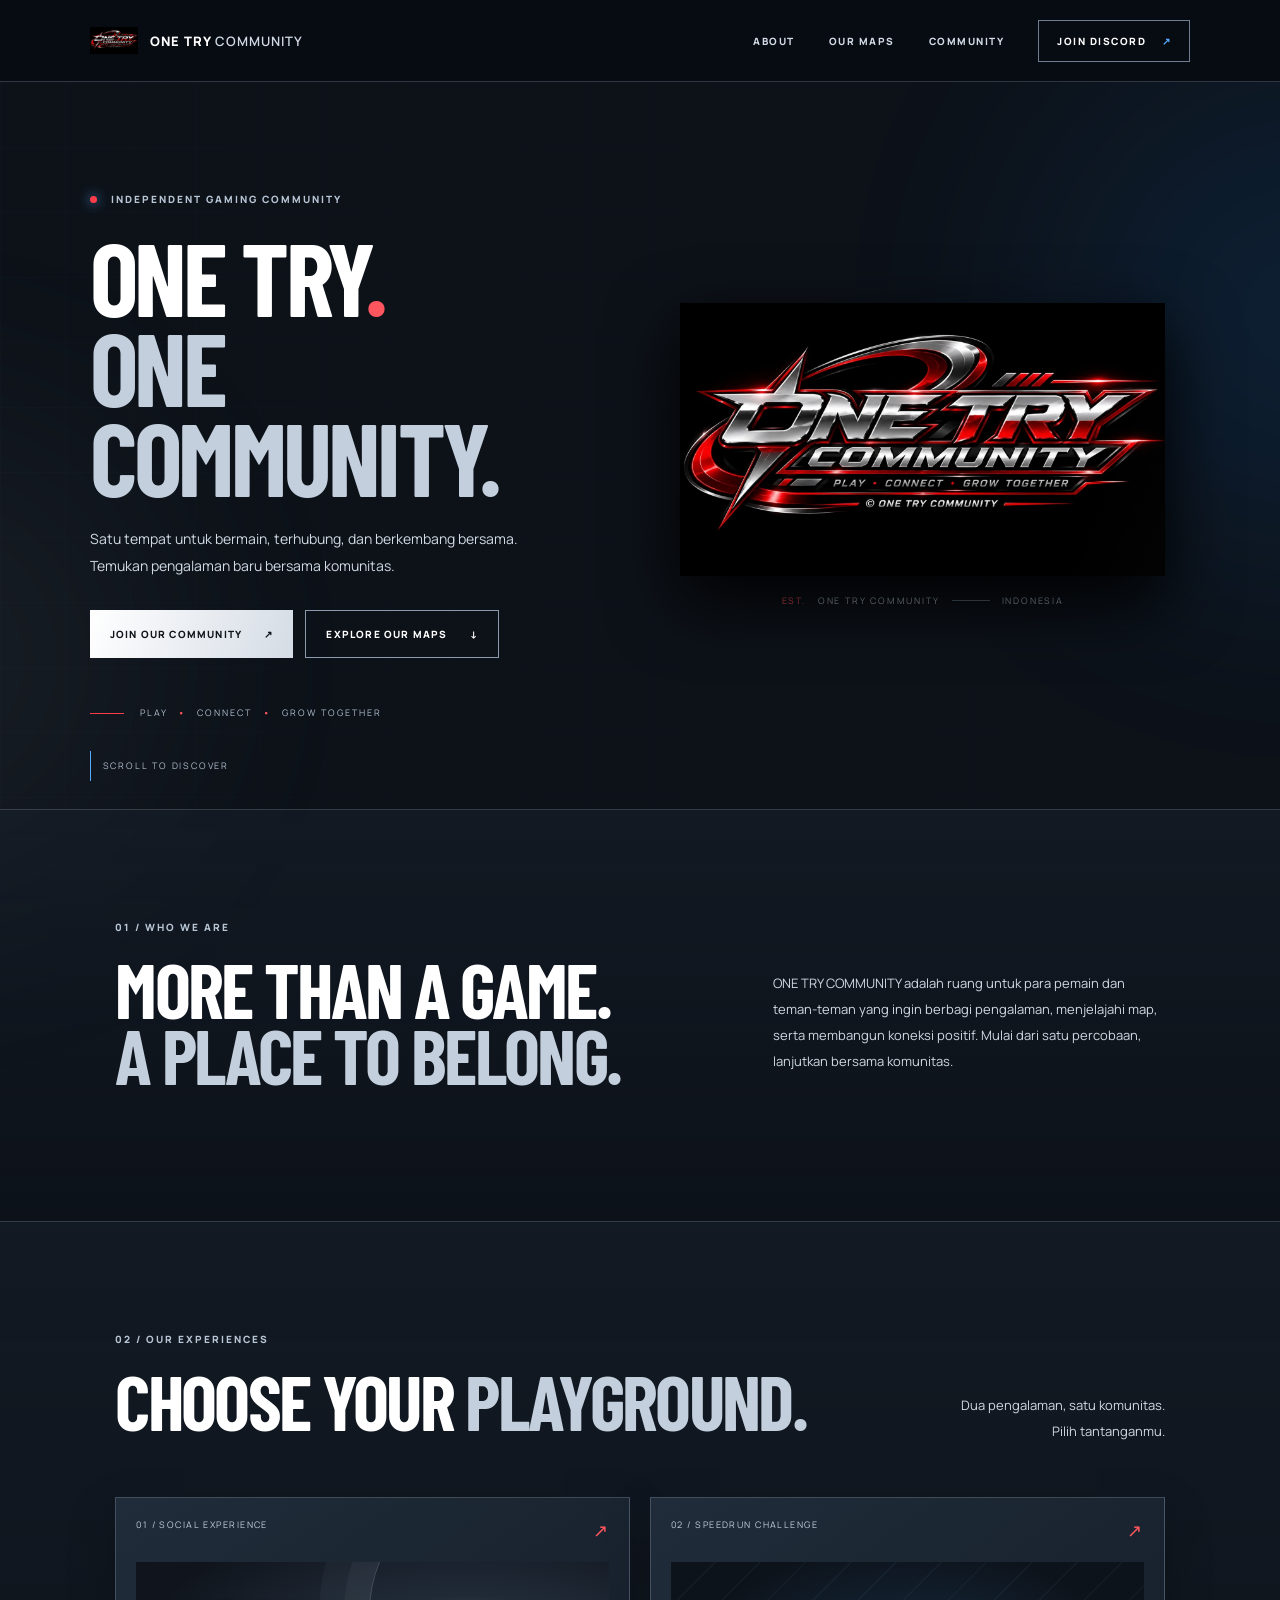
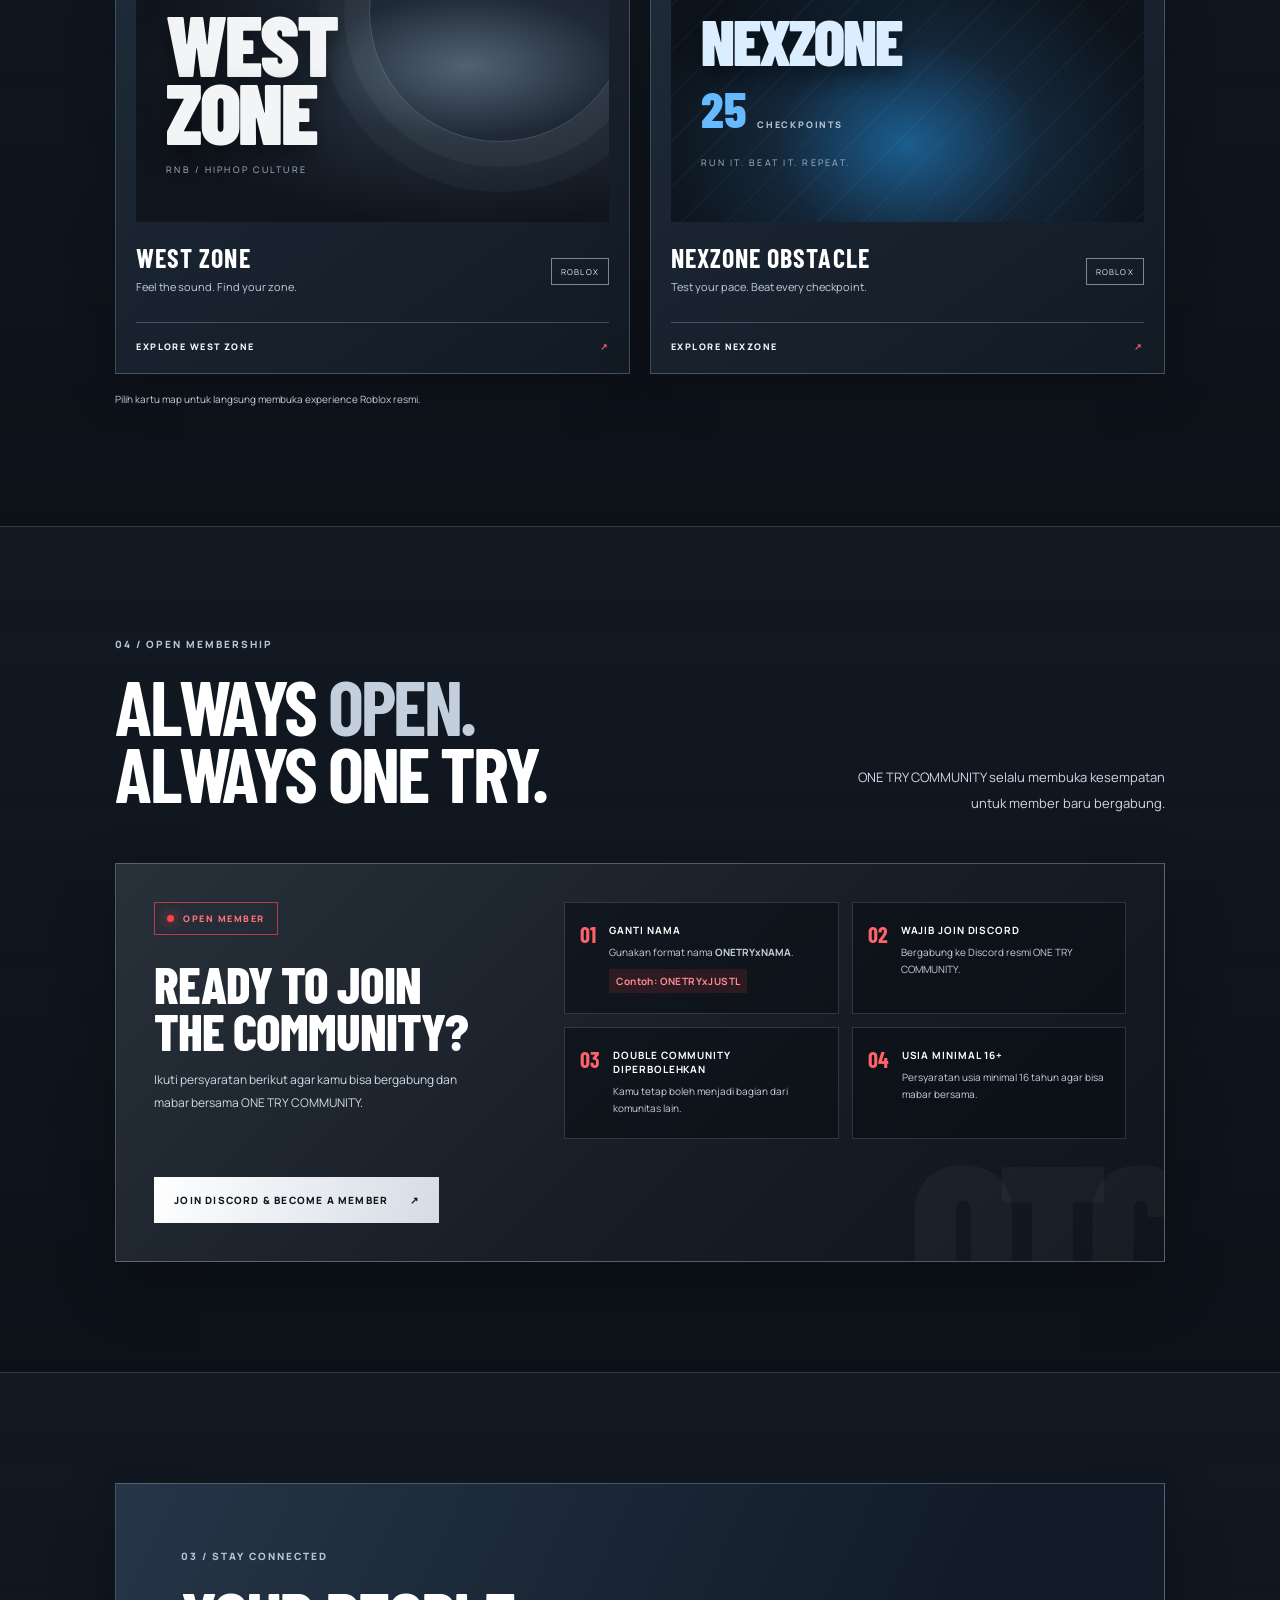
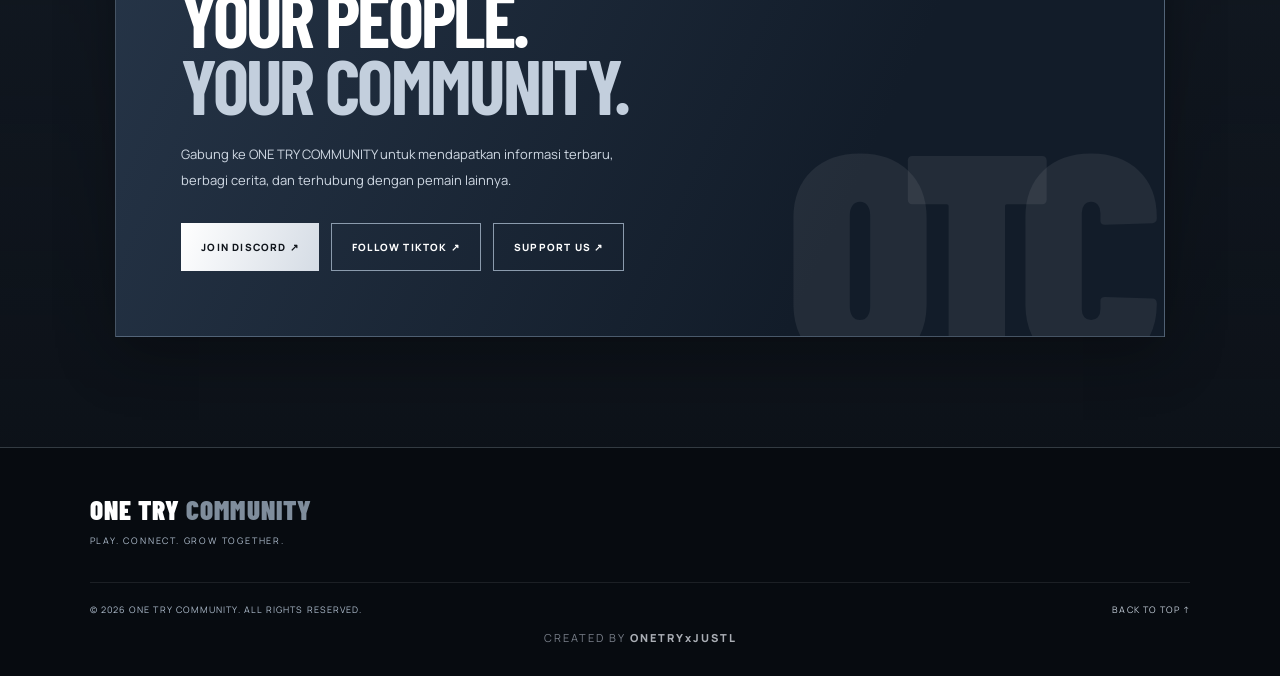
==== commit 8104527c: "Add files via upload" ====
--- a/index.html
+++ b/index.html
@@ -119,6 +119,9 @@
     <a class="footer-brand" href="#home">ONE TRY <span>COMMUNITY</span></a>
     <p>PLAY. CONNECT. GROW TOGETHER.</p>
     <div class="footer-bottom"><span>© <span id="year"></span> ONE TRY COMMUNITY. ALL RIGHTS RESERVED.</span><a href="#home">BACK TO TOP ↑</a></div>
+    <div style="text-align:center; padding:14px 10px 6px; color:#8b929d; font-size:11px; letter-spacing:2px; opacity:0.85;">
+      CREATED BY <strong style="color:#c7cbd2; font-weight:800;">ONETRYxJUSTL</strong>
+    </div>
   </footer>
   <script src="script.js"></script>
 </body>
--- a/styles.css
+++ b/styles.css
@@ -162,3 +162,77 @@
     line-height: 1.9;
   }
 }
+
+
+/* Open membership section */
+.membership .section-heading { margin-bottom: 34px; }
+.member-panel {
+  display: grid;
+  grid-template-columns: .8fr 1.2fr;
+  gap: 36px;
+  padding: 38px;
+  background: linear-gradient(135deg, #28303a 0%, #171e28 55%, #10151d 100%);
+  border: 1px solid rgba(225, 235, 246, .30);
+  box-shadow: 0 24px 55px rgba(0,0,0,.28);
+  position: relative;
+  overflow: hidden;
+}
+.member-panel::after {
+  content: "OTC";
+  position: absolute;
+  right: -12px;
+  bottom: -82px;
+  font: 900 220px/1 "Barlow Condensed", Impact, sans-serif;
+  letter-spacing: -.08em;
+  color: rgba(255,255,255,.035);
+  pointer-events: none;
+}
+.member-intro, .member-rules, .member-join { position: relative; z-index: 1; }
+.member-badge {
+  display: inline-flex;
+  align-items: center;
+  gap: 9px;
+  border: 1px solid rgba(255,70,80,.65);
+  color: #ff747b;
+  padding: 9px 12px;
+  font-size: 9px;
+  font-weight: 800;
+  letter-spacing: .17em;
+}
+.member-badge span {
+  width: 7px; height: 7px; border-radius: 50%;
+  background: #ff424b; box-shadow: 0 0 12px #ff424b;
+}
+.member-intro h3 {
+  font: 800 clamp(38px, 4vw, 55px)/.92 "Barlow Condensed", Impact, sans-serif;
+  margin: 25px 0 15px;
+  letter-spacing: -.02em;
+}
+.member-intro p { color: #d1dae4; font-size: 12px; line-height: 1.9; max-width: 310px; }
+.member-rules { display: grid; grid-template-columns: 1fr 1fr; gap: 13px; }
+.rule-item {
+  display: flex; gap: 13px; padding: 18px 15px;
+  background: rgba(5,9,14,.48);
+  border: 1px solid rgba(220,232,245,.16);
+  min-height: 112px;
+}
+.rule-number { color: #ff626b; font: 700 22px "Barlow Condensed", sans-serif; }
+.rule-item h4 { margin: 2px 0 7px; font-size: 10px; letter-spacing: .09em; color: #fff; }
+.rule-item p { margin: 0; color: #c5d0dc; font-size: 10px; line-height: 1.7; }
+.rule-item code {
+  display: inline-block; margin-top: 8px; padding: 5px 7px;
+  background: rgba(255,65,75,.12); color: #ff8a90;
+  font: 700 10px Manrope, sans-serif; letter-spacing: .04em;
+}
+.member-join { grid-column: 1 / -1; justify-self: start; margin-top: 2px; }
+@media(max-width: 850px) {
+  .member-panel { grid-template-columns: 1fr; gap: 22px; padding: 30px; }
+  .member-intro p { max-width: 520px; }
+}
+@media(max-width: 600px) {
+  .member-panel { padding: 23px 18px; }
+  .member-rules { grid-template-columns: 1fr; gap: 10px; }
+  .rule-item { min-height: auto; padding: 15px 13px; }
+  .member-join { width: 100%; justify-content: space-between; font-size: 8px; }
+  .member-panel::after { font-size: 150px; bottom: -55px; }
+}
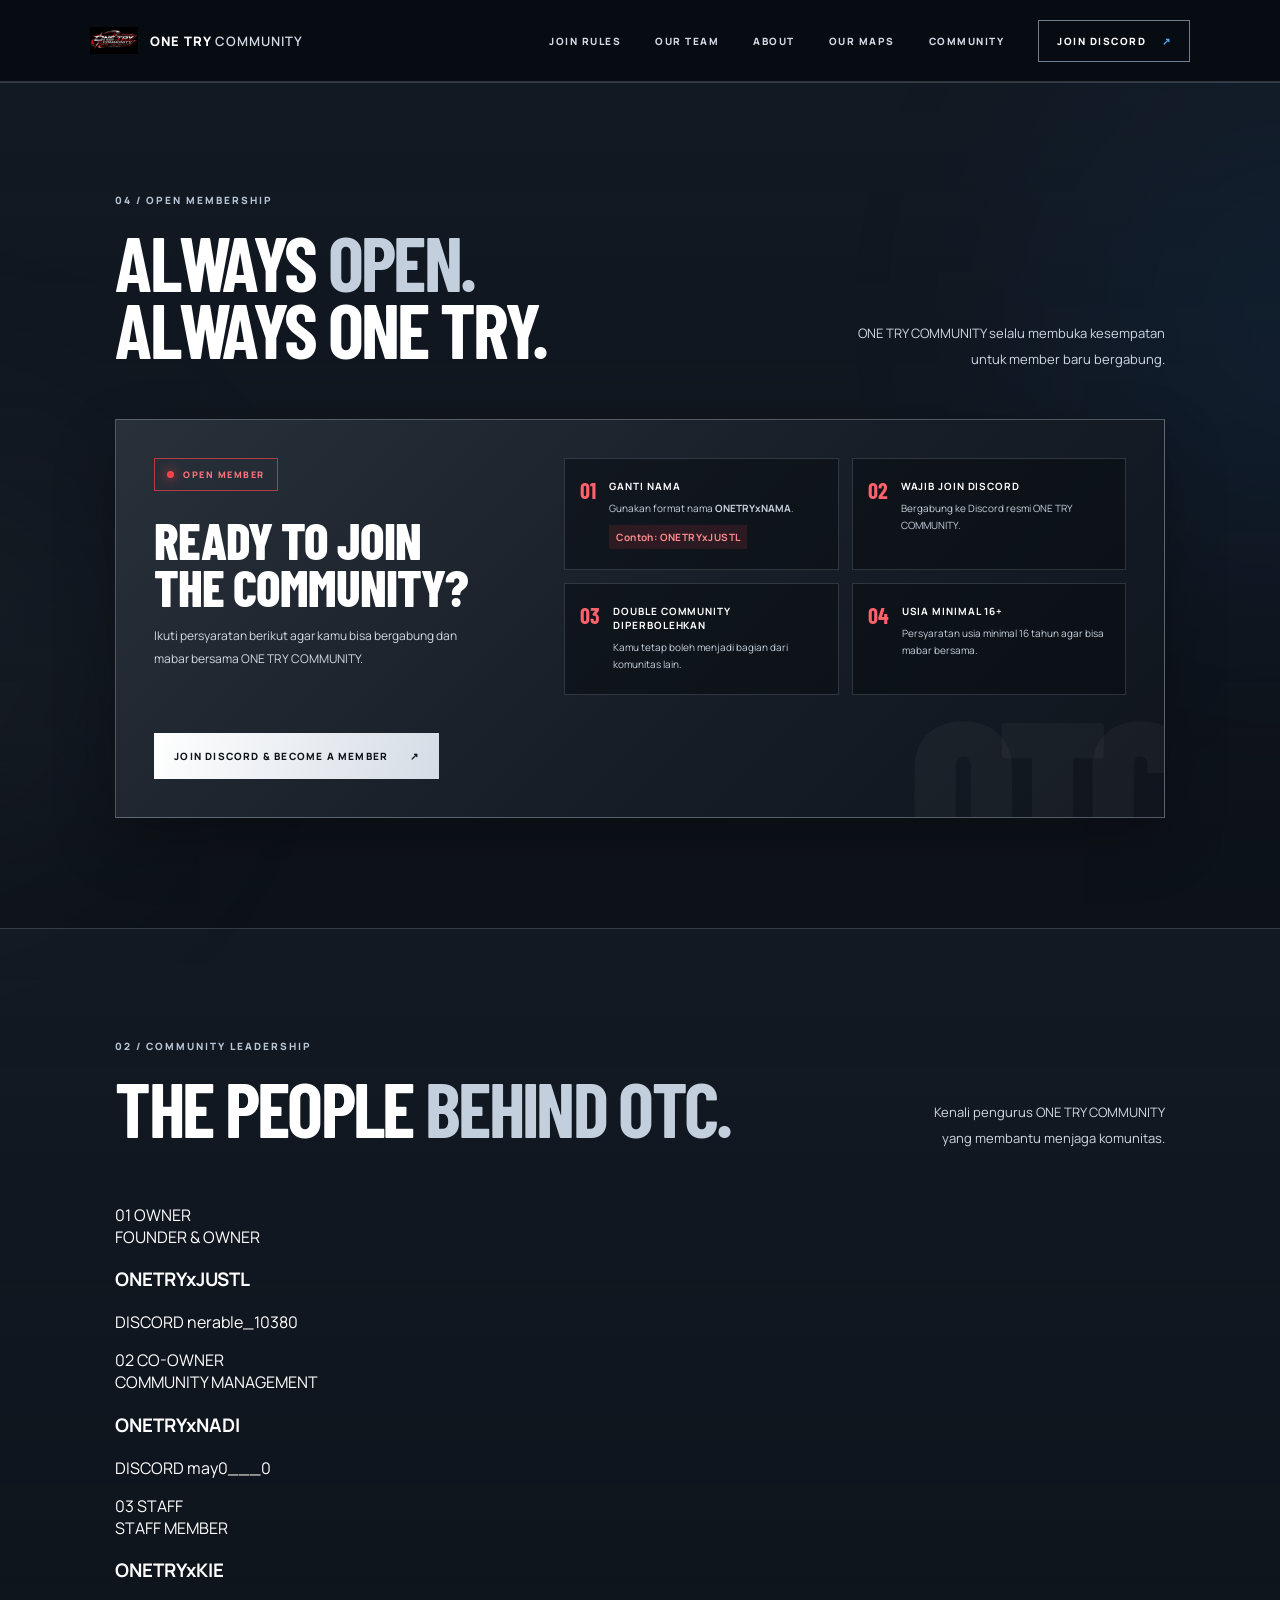
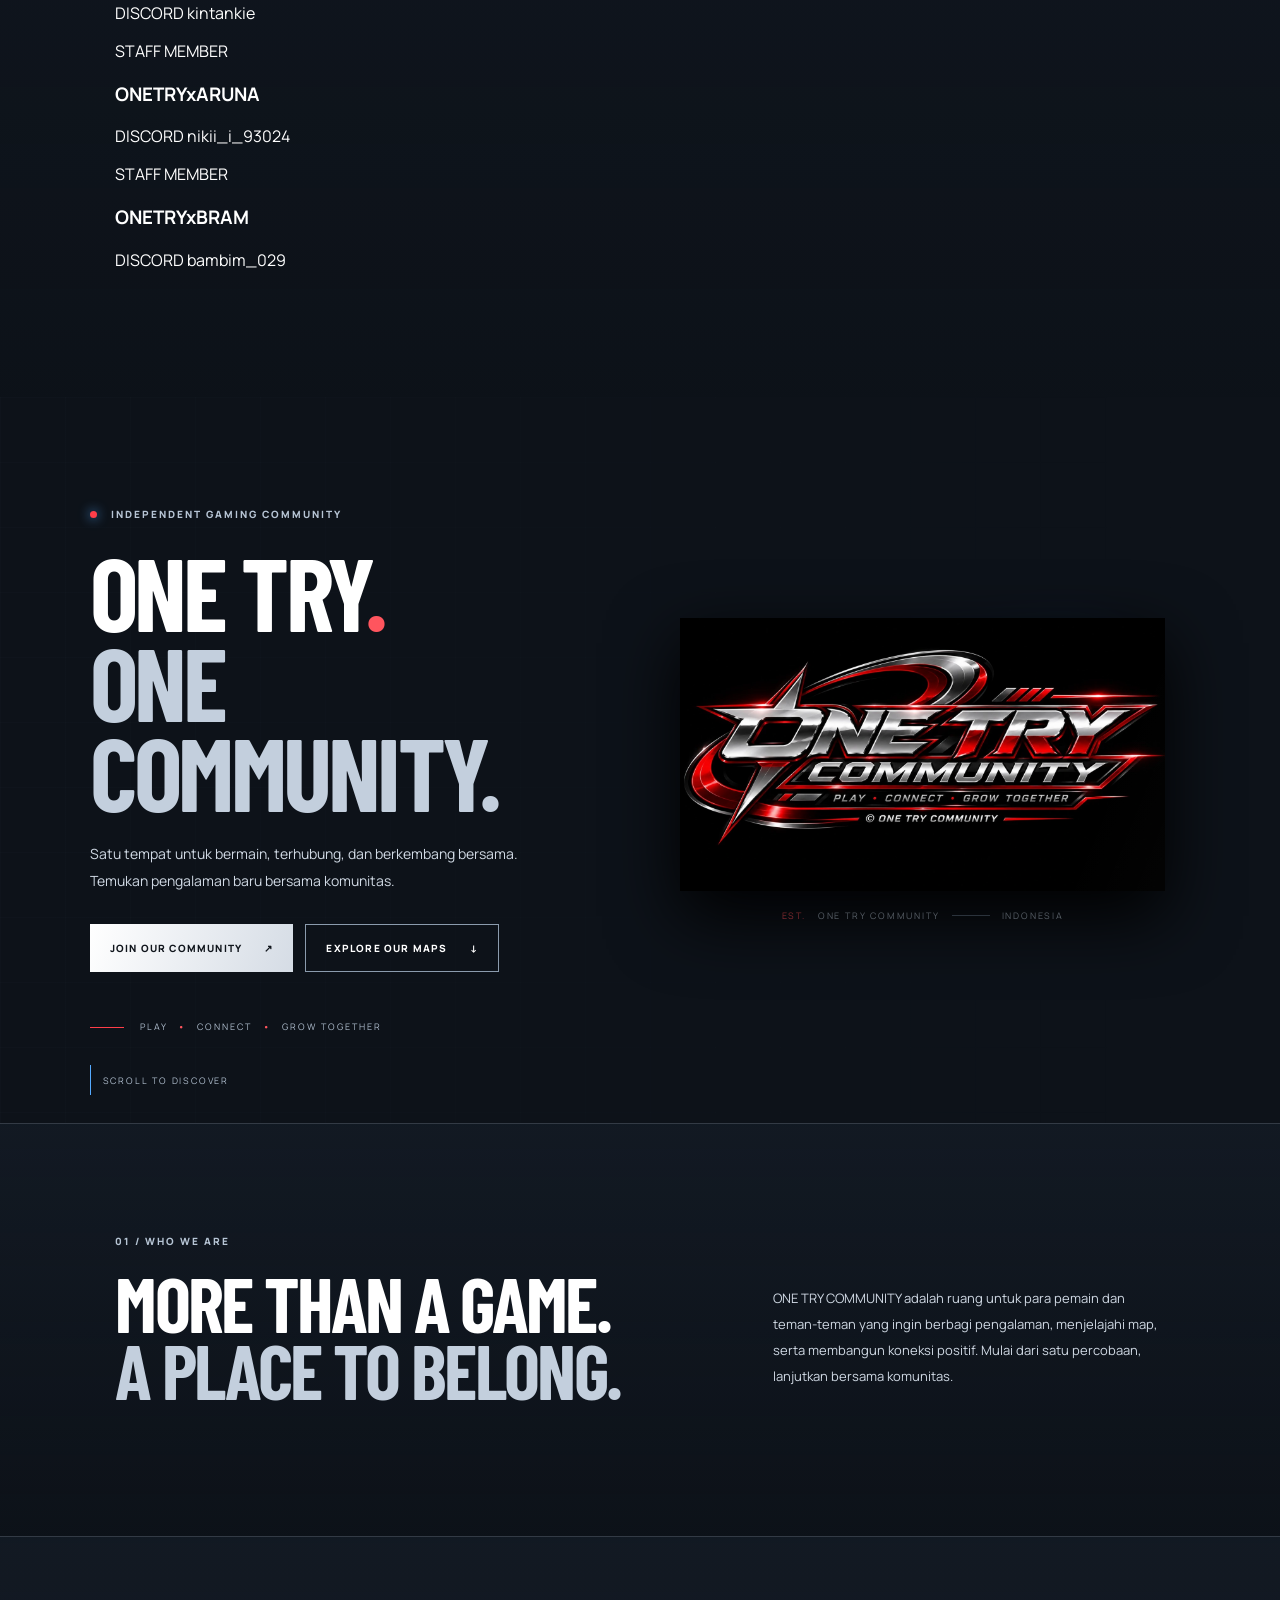
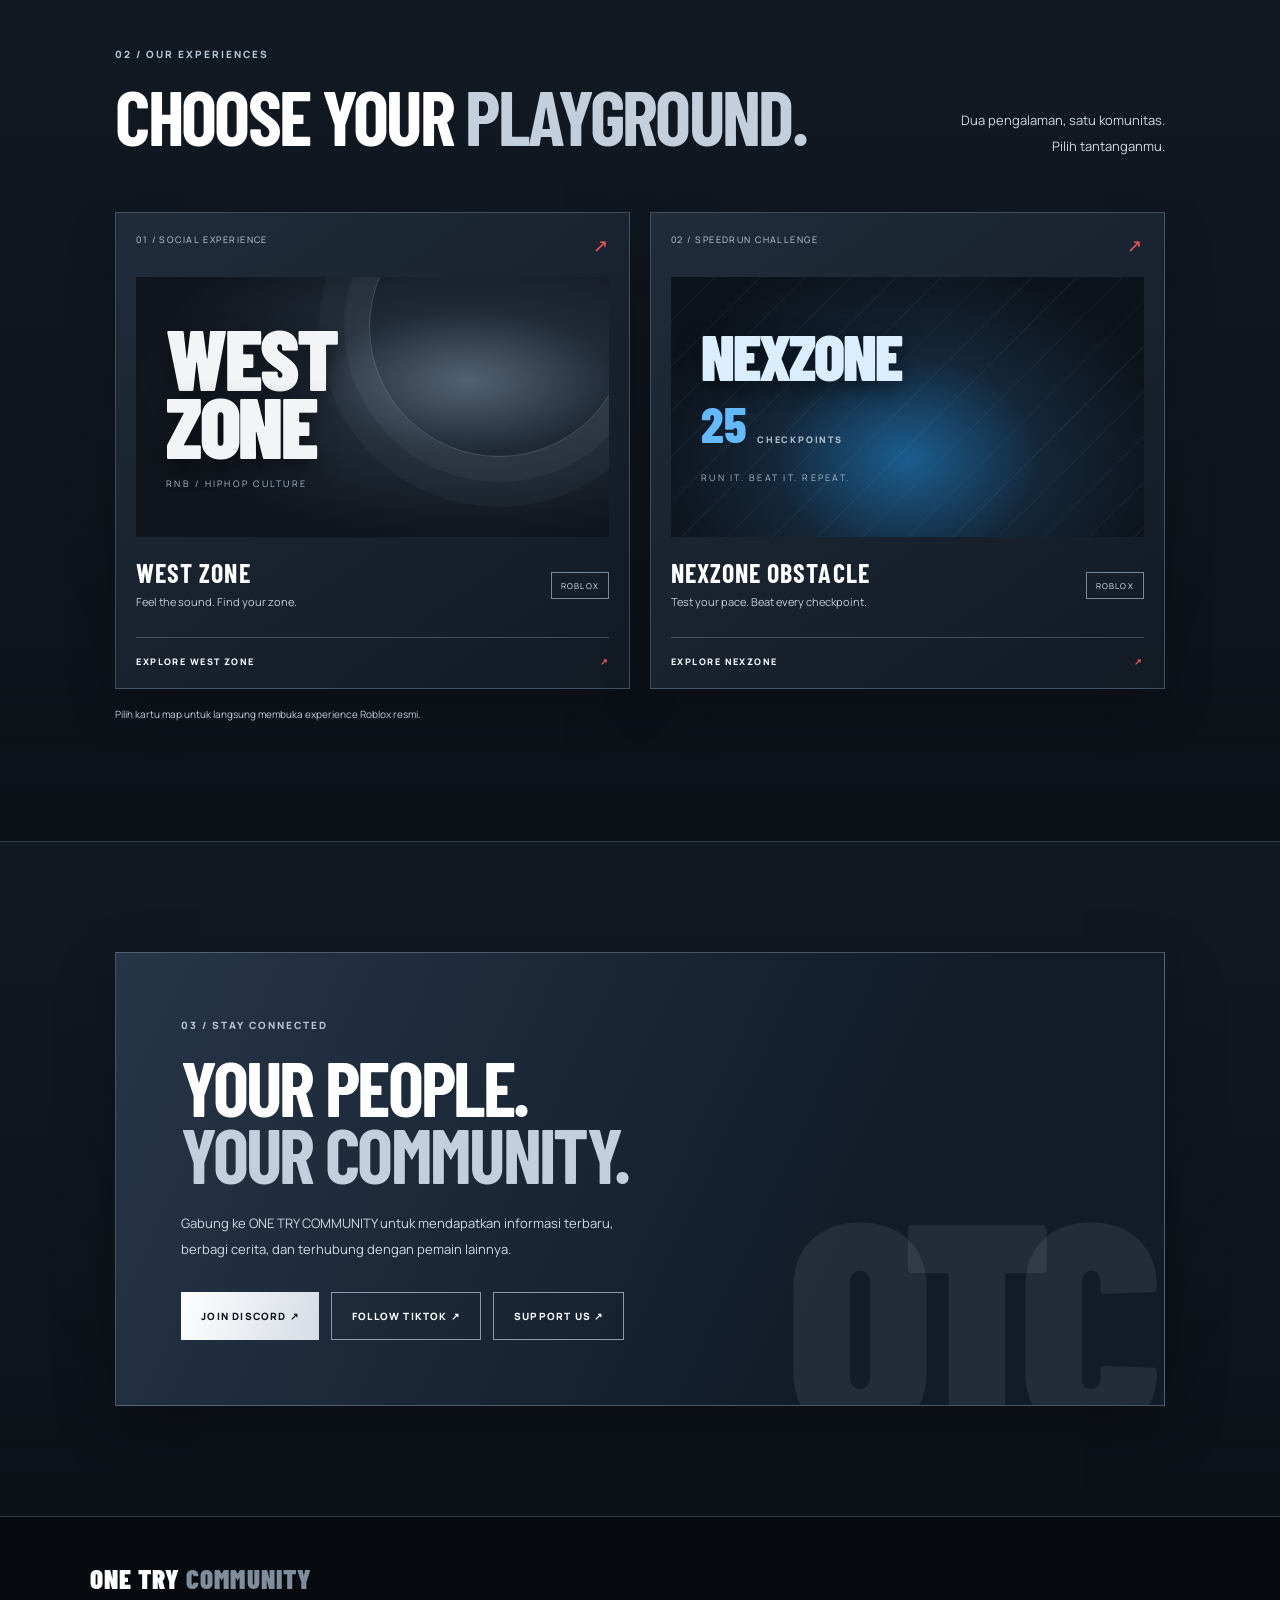
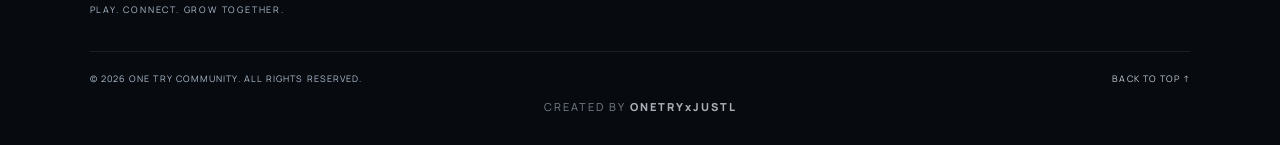
==== commit 0725c76c: "Add files via upload" ====
--- a/index.html
+++ b/index.html
@@ -20,12 +20,61 @@
     </a>
     <button class="menu-toggle" id="menuToggle" aria-label="Buka navigasi" aria-expanded="false"><i></i><i></i><i></i></button>
     <nav id="navMenu">
-      <a href="#about">ABOUT</a><a href="#maps">OUR MAPS</a><a href="#community">COMMUNITY</a>
+      <a href="#membership">JOIN RULES</a><a href="#team">OUR TEAM</a><a href="#about">ABOUT</a><a href="#maps">OUR MAPS</a><a href="#community">COMMUNITY</a>
       <a class="nav-cta" href="https://discord.gg/9DPxnzSRvs" target="_blank" rel="noopener noreferrer">JOIN DISCORD <span>↗</span></a>
     </nav>
   </header>
 
   <main>
+
+
+
+    <section class="membership section-wrap" id="membership">
+      <div class="section-heading">
+        <div>
+          <div class="section-kicker">04 / OPEN MEMBERSHIP</div>
+          <h2>ALWAYS <span>OPEN.</span><br>ALWAYS ONE TRY.</h2>
+        </div>
+        <p>ONE TRY COMMUNITY selalu membuka kesempatan<br>untuk member baru bergabung.</p>
+      </div>
+      <div class="member-panel">
+        <div class="member-intro">
+          <span class="member-badge"><span></span> OPEN MEMBER</span>
+          <h3>READY TO JOIN<br>THE COMMUNITY?</h3>
+          <p>Ikuti persyaratan berikut agar kamu bisa bergabung dan mabar bersama ONE TRY COMMUNITY.</p>
+        </div>
+        <div class="member-rules">
+          <div class="rule-item"><span class="rule-number">01</span><div><h4>GANTI NAMA</h4><p>Gunakan format nama <strong>ONETRYxNAMA</strong>.</p><code>Contoh: ONETRYxJUSTL</code></div></div>
+          <div class="rule-item"><span class="rule-number">02</span><div><h4>WAJIB JOIN DISCORD</h4><p>Bergabung ke Discord resmi ONE TRY COMMUNITY.</p></div></div>
+          <div class="rule-item"><span class="rule-number">03</span><div><h4>DOUBLE COMMUNITY DIPERBOLEHKAN</h4><p>Kamu tetap boleh menjadi bagian dari komunitas lain.</p></div></div>
+          <div class="rule-item"><span class="rule-number">04</span><div><h4>USIA MINIMAL 16+</h4><p>Persyaratan usia minimal 16 tahun agar bisa mabar bersama.</p></div></div>
+        </div>
+        <a class="button button-primary member-join" href="https://discord.gg/9DPxnzSRvs" target="_blank" rel="noopener noreferrer">JOIN DISCORD &amp; BECOME A MEMBER <span>↗</span></a>
+      </div>
+    </section>
+    <section class="team section-wrap" id="team">
+      <div class="section-heading">
+        <div><div class="section-kicker">02 / COMMUNITY LEADERSHIP</div><h2>THE PEOPLE <span>BEHIND OTC.</span></h2></div>
+        <p>Kenali pengurus ONE TRY COMMUNITY<br>yang membantu menjaga komunitas.</p>
+      </div>
+      <div class="team-group">
+        <div class="team-group-title"><span>01</span> OWNER</div>
+        <article class="team-card team-owner"><div class="team-role">FOUNDER &amp; OWNER</div><h3>ONETRYxJUSTL</h3><p><span>DISCORD</span> nerable_10380</p></article>
+      </div>
+      <div class="team-group">
+        <div class="team-group-title"><span>02</span> CO-OWNER</div>
+        <article class="team-card team-coowner"><div class="team-role">COMMUNITY MANAGEMENT</div><h3>ONETRYxNADI</h3><p><span>DISCORD</span> may0___0</p></article>
+      </div>
+      <div class="team-group">
+        <div class="team-group-title"><span>03</span> STAFF</div>
+        <div class="staff-grid">
+          <article class="team-card"><div class="team-role">STAFF MEMBER</div><h3>ONETRYxKIE</h3><p><span>DISCORD</span> kintankie</p></article>
+          <article class="team-card"><div class="team-role">STAFF MEMBER</div><h3>ONETRYxARUNA</h3><p><span>DISCORD</span> nikii_i_93024</p></article>
+          <article class="team-card"><div class="team-role">STAFF MEMBER</div><h3>ONETRYxBRAM</h3><p><span>DISCORD</span> bambim_029</p></article>
+        </div>
+      </div>
+    </section>
+
     <section class="hero" id="home">
       <div class="hero-grid"></div>
       <div class="hero-copy">
@@ -75,31 +124,6 @@
       <p class="small-note">Pilih kartu map untuk langsung membuka experience Roblox resmi.</p>
     </section>
 
-
-    <section class="membership section-wrap" id="membership">
-      <div class="section-heading">
-        <div>
-          <div class="section-kicker">04 / OPEN MEMBERSHIP</div>
-          <h2>ALWAYS <span>OPEN.</span><br>ALWAYS ONE TRY.</h2>
-        </div>
-        <p>ONE TRY COMMUNITY selalu membuka kesempatan<br>untuk member baru bergabung.</p>
-      </div>
-      <div class="member-panel">
-        <div class="member-intro">
-          <span class="member-badge"><span></span> OPEN MEMBER</span>
-          <h3>READY TO JOIN<br>THE COMMUNITY?</h3>
-          <p>Ikuti persyaratan berikut agar kamu bisa bergabung dan mabar bersama ONE TRY COMMUNITY.</p>
-        </div>
-        <div class="member-rules">
-          <div class="rule-item"><span class="rule-number">01</span><div><h4>GANTI NAMA</h4><p>Gunakan format nama <strong>ONETRYxNAMA</strong>.</p><code>Contoh: ONETRYxJUSTL</code></div></div>
-          <div class="rule-item"><span class="rule-number">02</span><div><h4>WAJIB JOIN DISCORD</h4><p>Bergabung ke Discord resmi ONE TRY COMMUNITY.</p></div></div>
-          <div class="rule-item"><span class="rule-number">03</span><div><h4>DOUBLE COMMUNITY DIPERBOLEHKAN</h4><p>Kamu tetap boleh menjadi bagian dari komunitas lain.</p></div></div>
-          <div class="rule-item"><span class="rule-number">04</span><div><h4>USIA MINIMAL 16+</h4><p>Persyaratan usia minimal 16 tahun agar bisa mabar bersama.</p></div></div>
-        </div>
-        <a class="button button-primary member-join" href="https://discord.gg/9DPxnzSRvs" target="_blank" rel="noopener noreferrer">JOIN DISCORD &amp; BECOME A MEMBER <span>↗</span></a>
-      </div>
-    </section>
-
     <section class="community section-wrap" id="community">
       <div class="community-panel">
         <div class="section-kicker">03 / STAY CONNECTED</div>
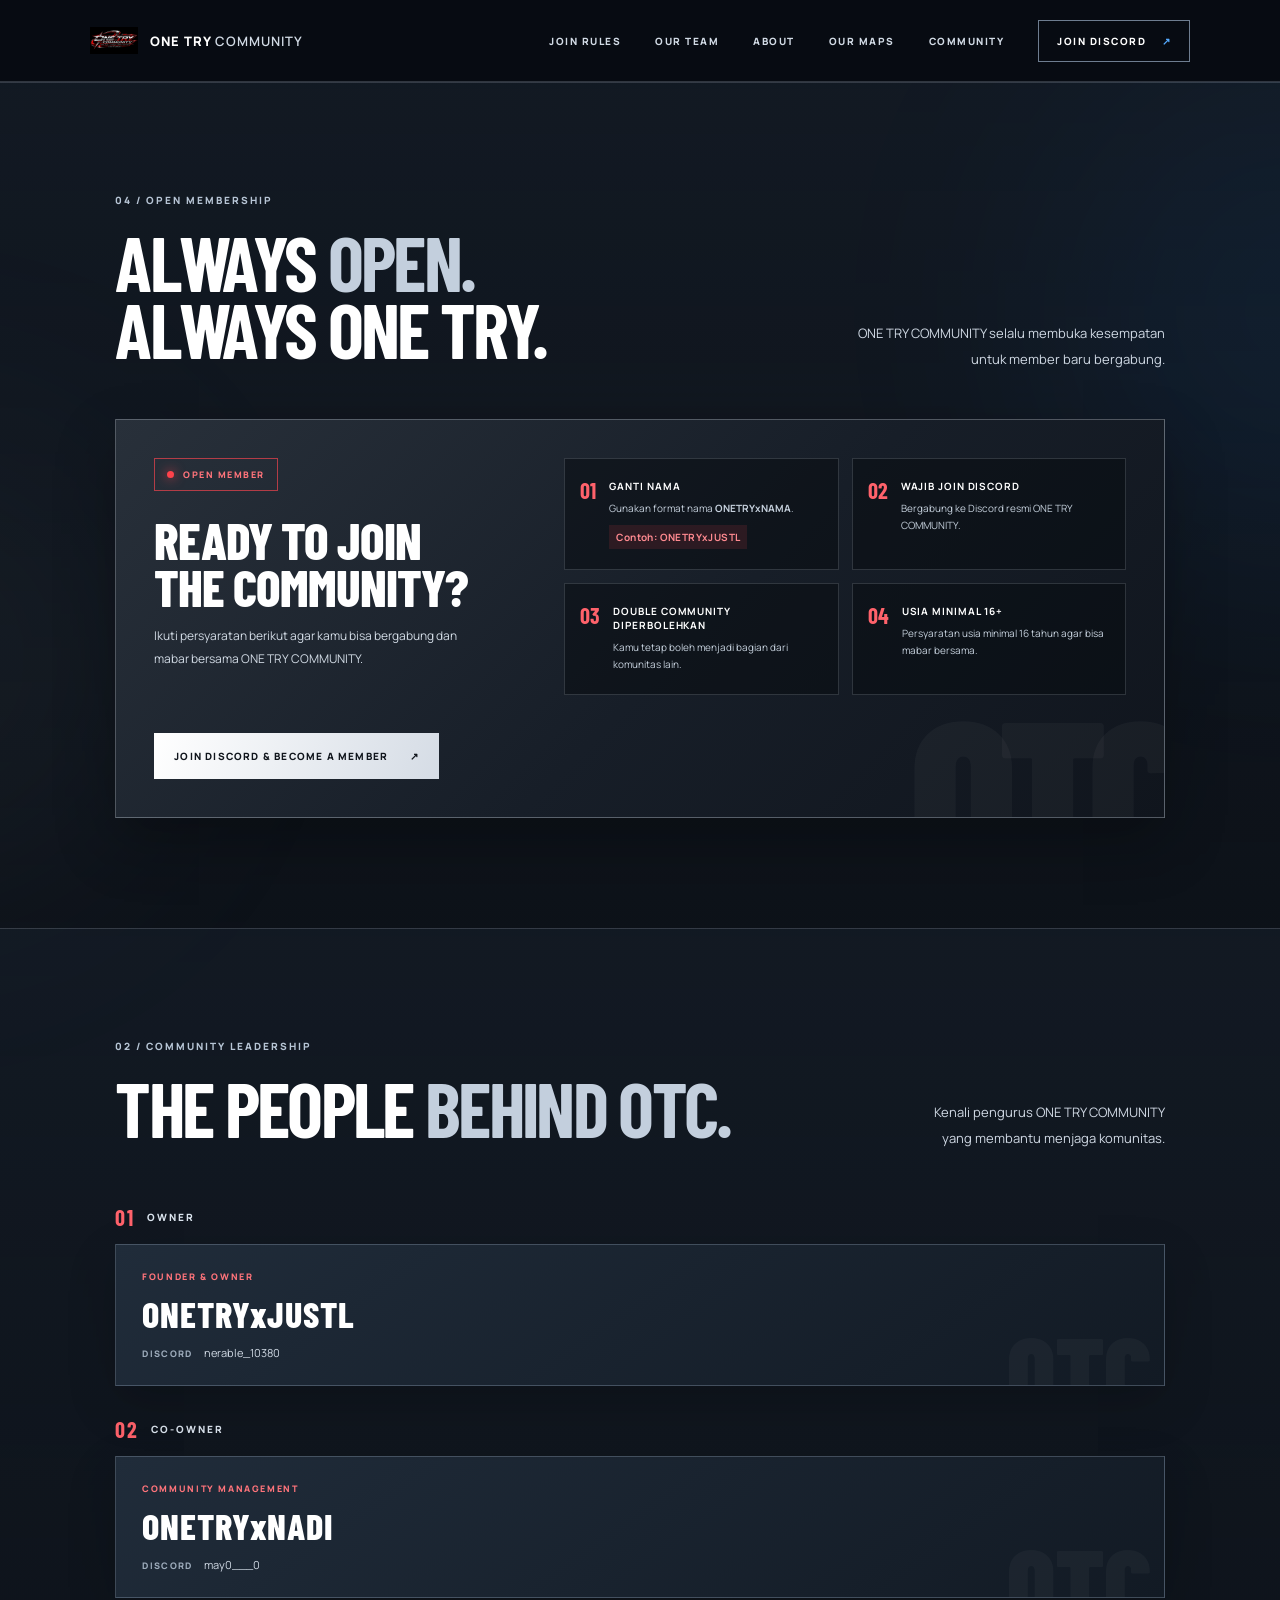
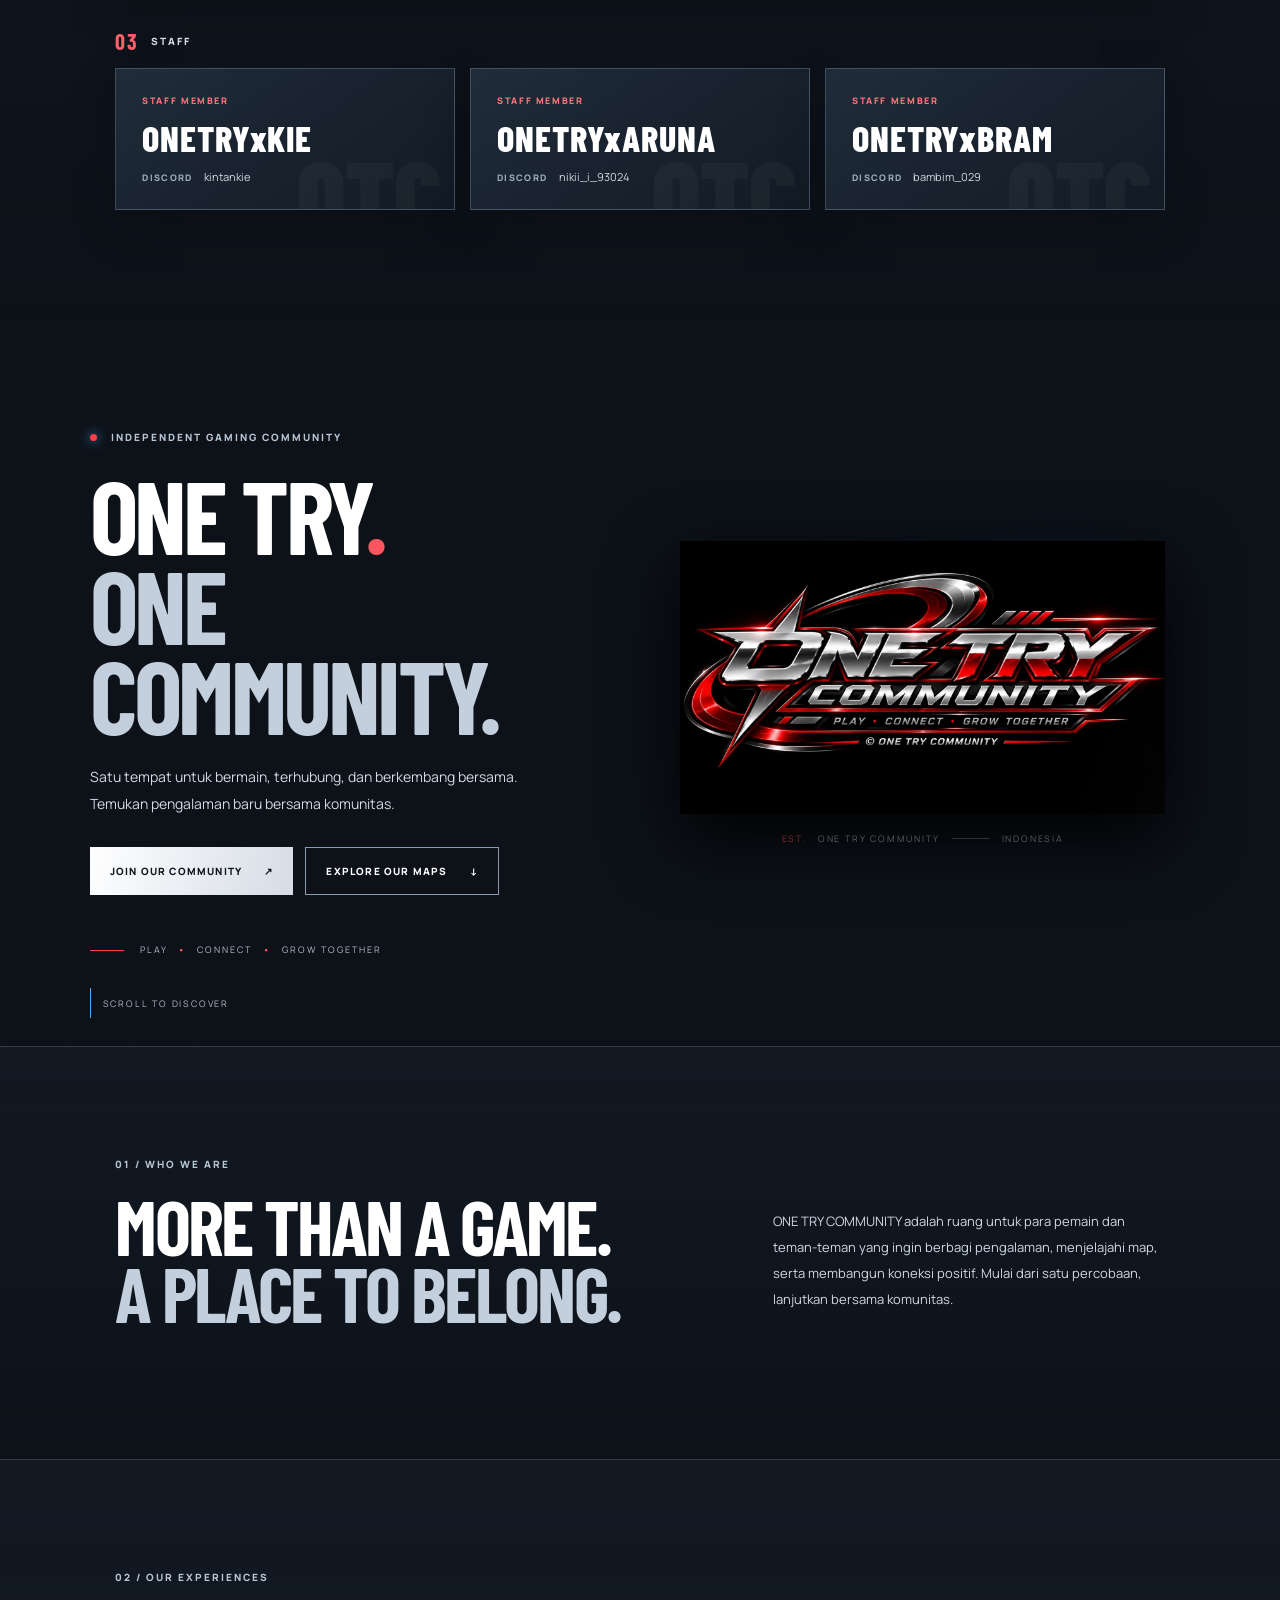
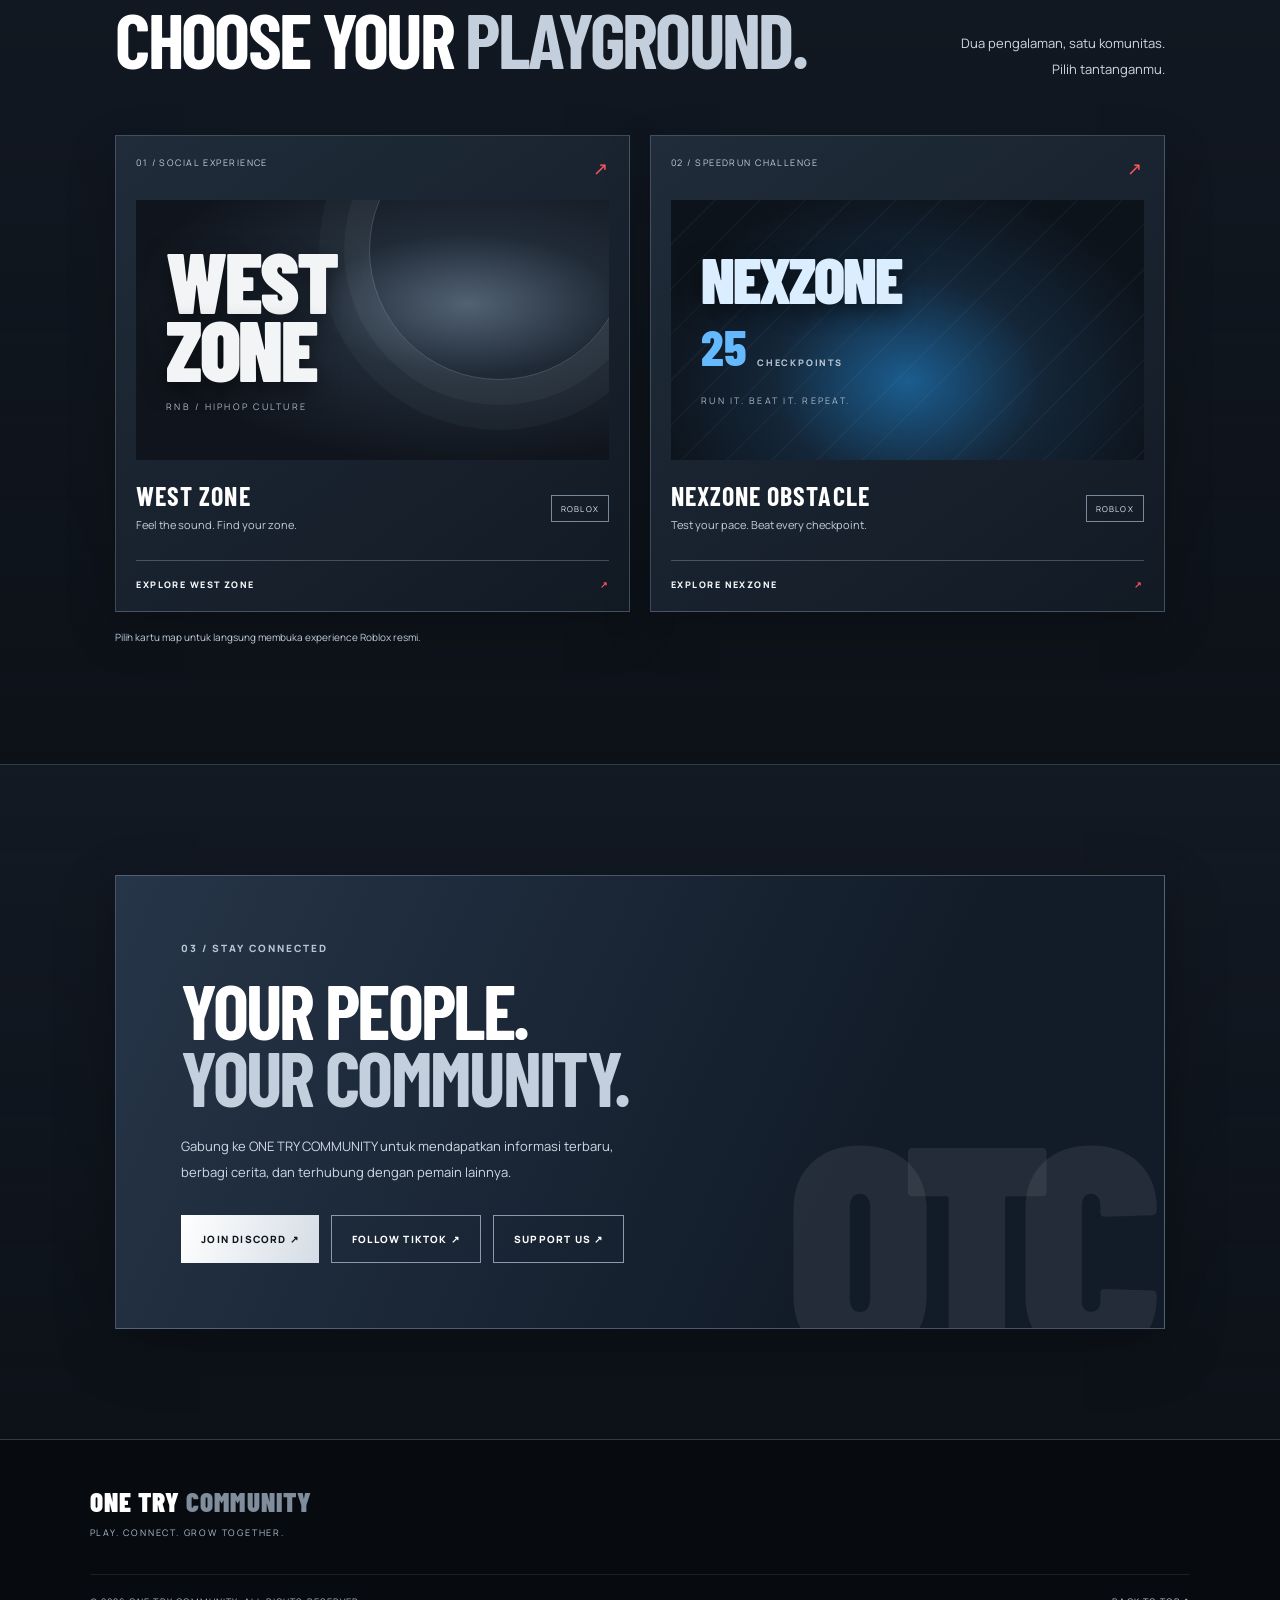
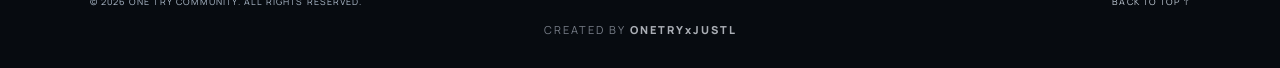
==== commit 75589ef9: "Add files via upload" ====
--- a/index.html
+++ b/index.html
@@ -9,7 +9,7 @@
   <link rel="preconnect" href="https://fonts.googleapis.com">
   <link rel="preconnect" href="https://fonts.gstatic.com" crossorigin>
   <link href="https://fonts.googleapis.com/css2?family=Barlow+Condensed:wght@500;600;700;800;900&family=Manrope:wght@400;500;600;700;800&display=swap" rel="stylesheet">
-  <link rel="stylesheet" href="styles.css">
+  <link rel="stylesheet" href="styles.css?v=3">
 </head>
 <body>
   <div class="ambient ambient-one"></div><div class="ambient ambient-two"></div>
--- a/styles.css
+++ b/styles.css
@@ -236,3 +236,18 @@
   .member-join { width: 100%; justify-content: space-between; font-size: 8px; }
   .member-panel::after { font-size: 150px; bottom: -55px; }
 }
+
+/* Leadership and staff cards */
+.team-group{margin-top:30px}
+.team-group-title{display:flex;align-items:center;gap:12px;margin-bottom:14px;color:#dce5ef;font-size:10px;font-weight:800;letter-spacing:.2em}
+.team-group-title span{color:#ff626b;font:700 22px "Barlow Condensed",sans-serif}
+.team-card{position:relative;overflow:hidden;padding:25px 26px;background:linear-gradient(145deg,#202c3a,#121a24);border:1px solid rgba(190,211,235,.25);box-shadow:0 18px 45px rgba(0,0,0,.20);transition:transform .25s,border-color .25s}
+.team-card:hover{transform:translateY(-4px);border-color:rgba(255,98,107,.65)}
+.team-card::after{content:"OTC";position:absolute;right:12px;bottom:-34px;color:rgba(255,255,255,.035);font:900 100px/1 "Barlow Condensed",Impact,sans-serif;pointer-events:none}
+.team-role{color:#ff747b;font-size:9px;font-weight:800;letter-spacing:.18em;margin-bottom:13px}
+.team-card h3{position:relative;z-index:1;margin:0 0 13px;color:#fff;font:800 clamp(27px,3vw,36px)/1 "Barlow Condensed",Impact,sans-serif;letter-spacing:.025em}
+.team-card p{position:relative;z-index:1;margin:0;color:#d0d9e4;font-size:11px}
+.team-card p span{color:#9eacbc;font-size:9px;font-weight:800;letter-spacing:.15em;margin-right:9px}
+.staff-grid{display:grid;grid-template-columns:repeat(3,1fr);gap:15px}
+@media(max-width:850px){.staff-grid{grid-template-columns:1fr 1fr}}
+@media(max-width:600px){.team-group{margin-top:24px}.team-card{padding:21px 18px}.staff-grid{grid-template-columns:1fr;gap:10px}.team-card h3{font-size:30px}}
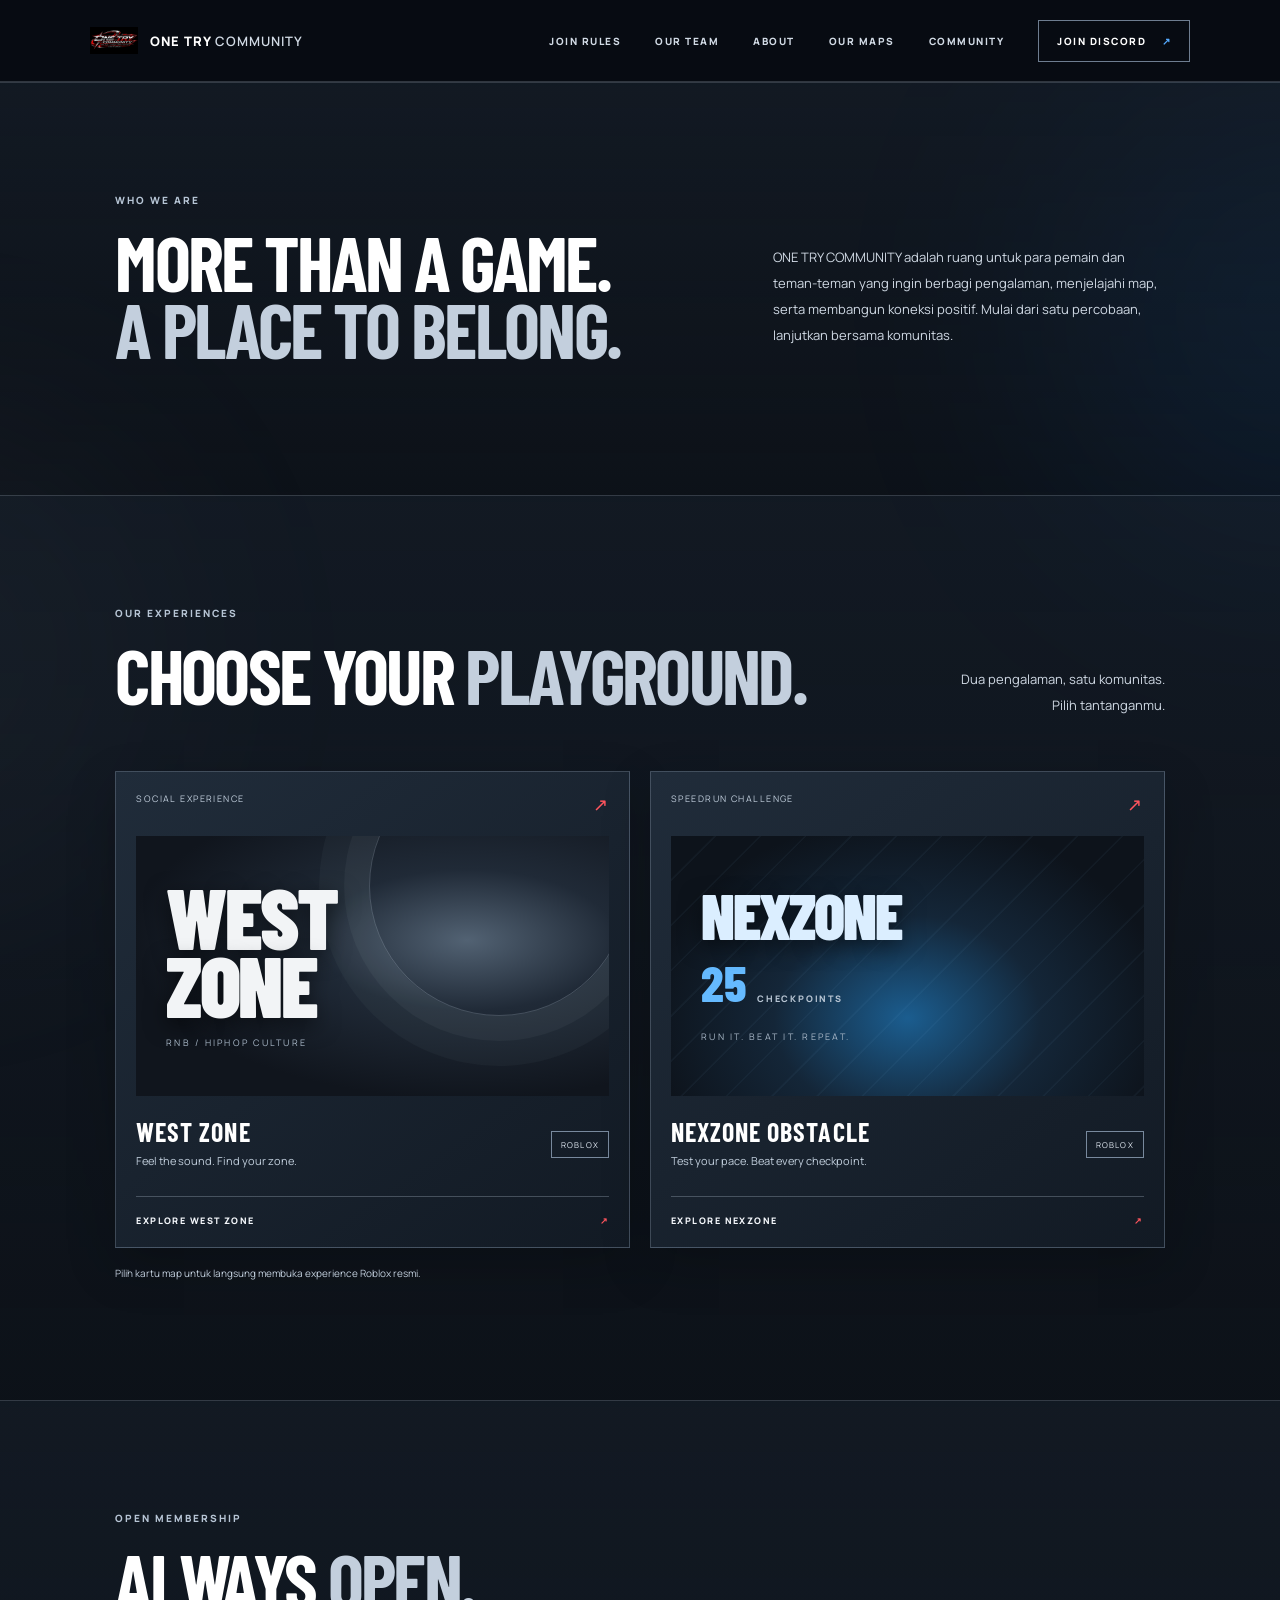
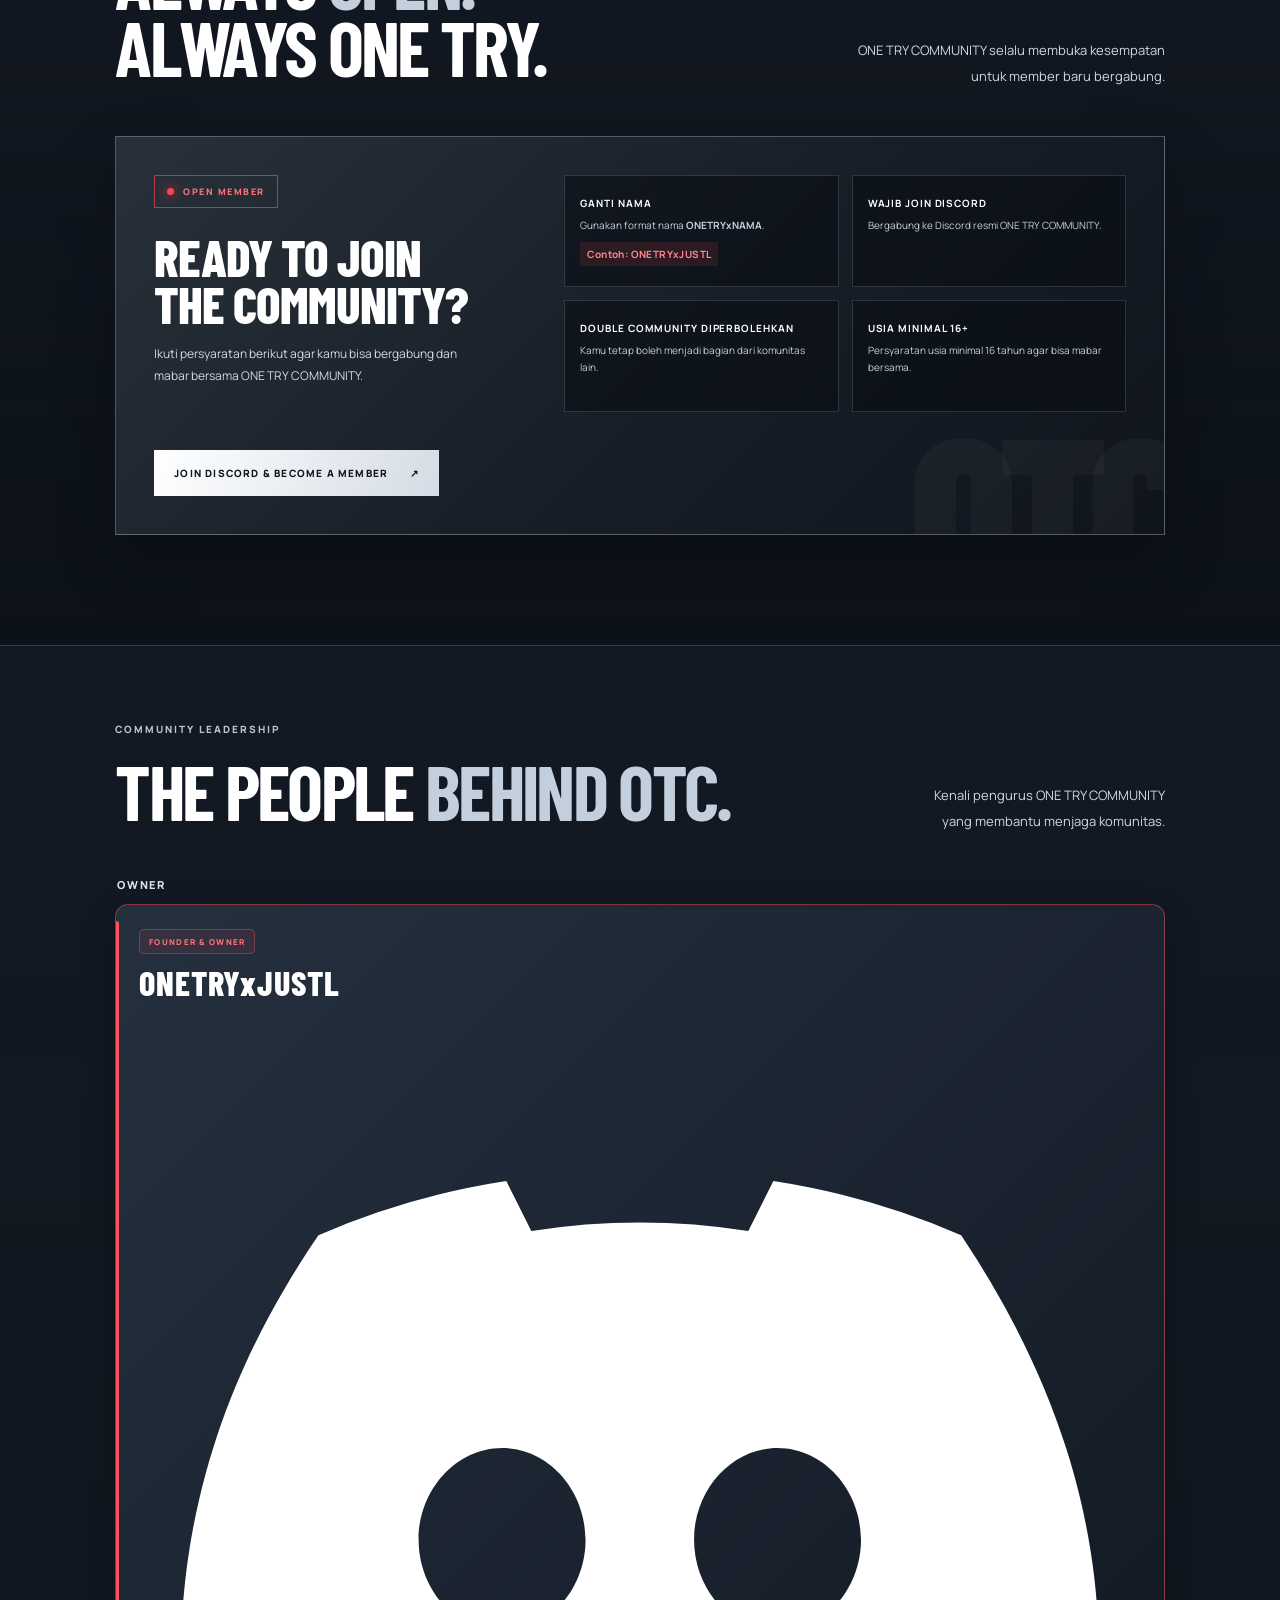
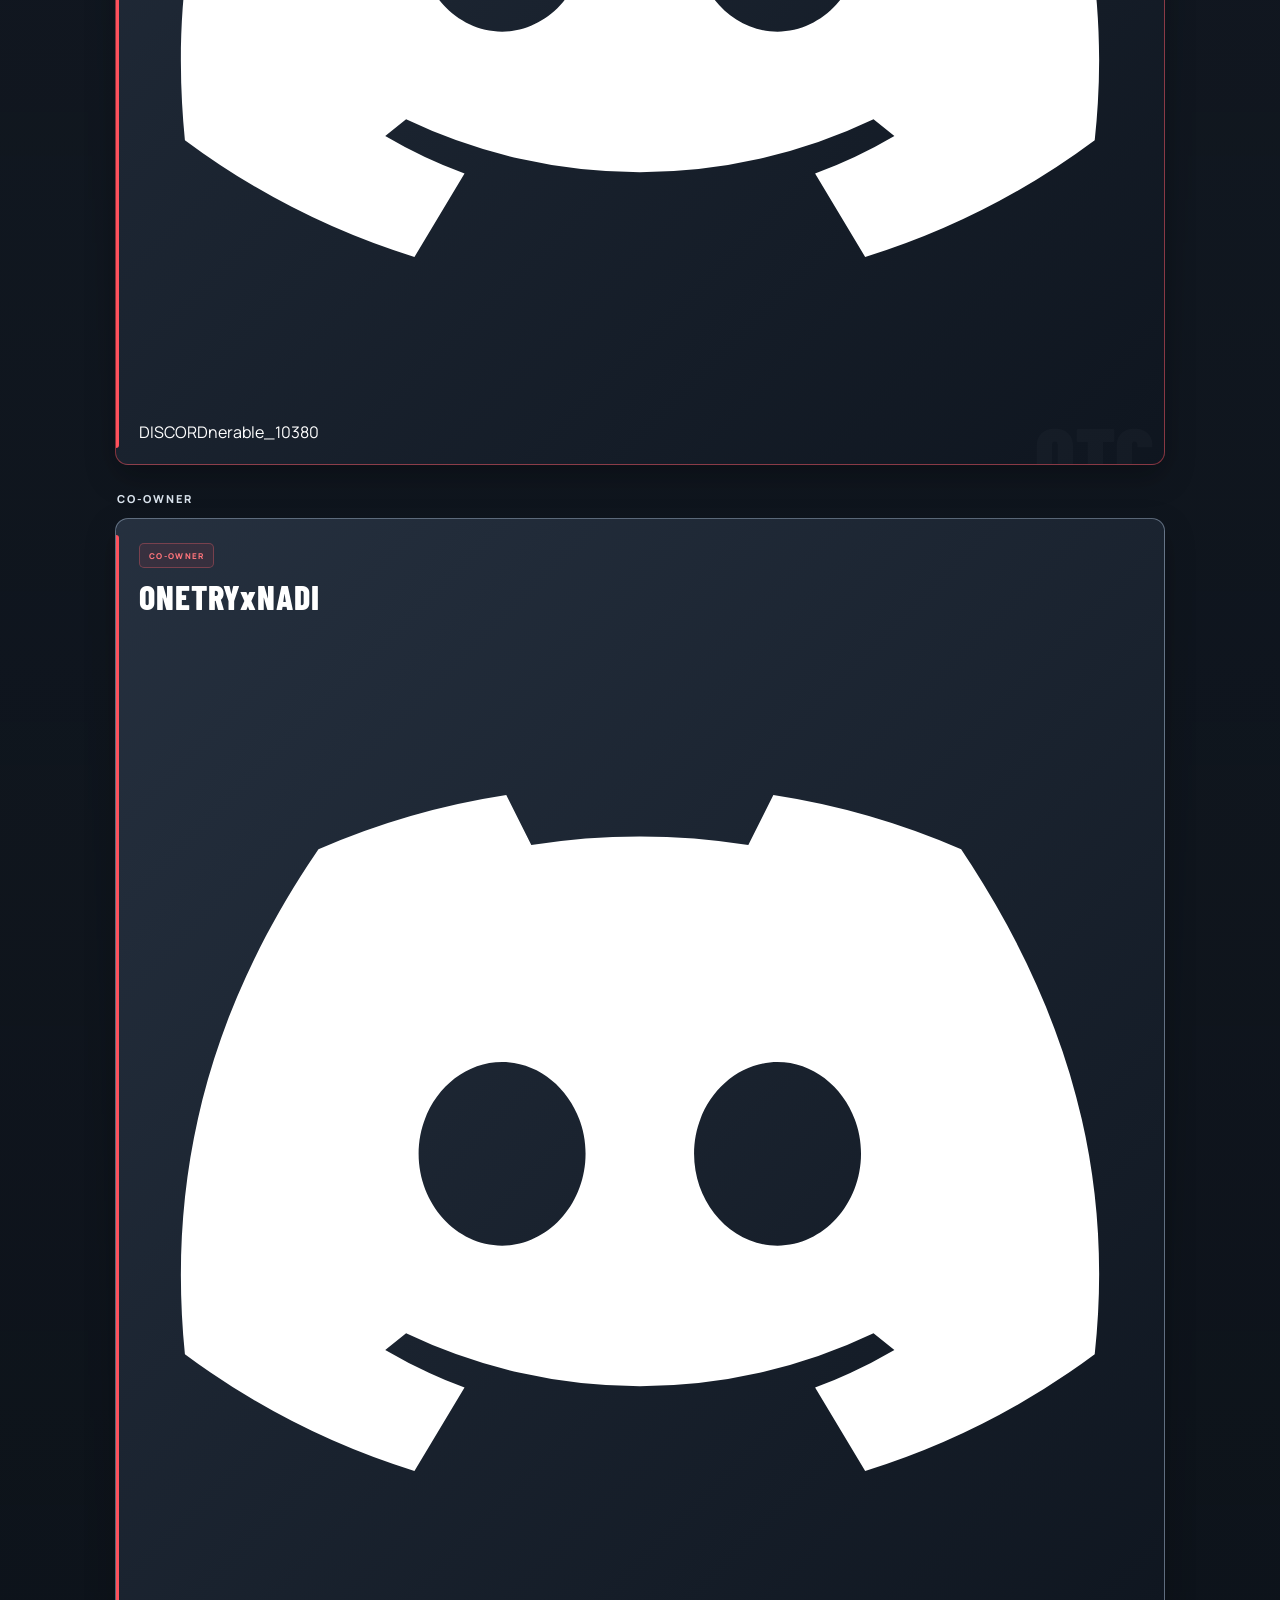
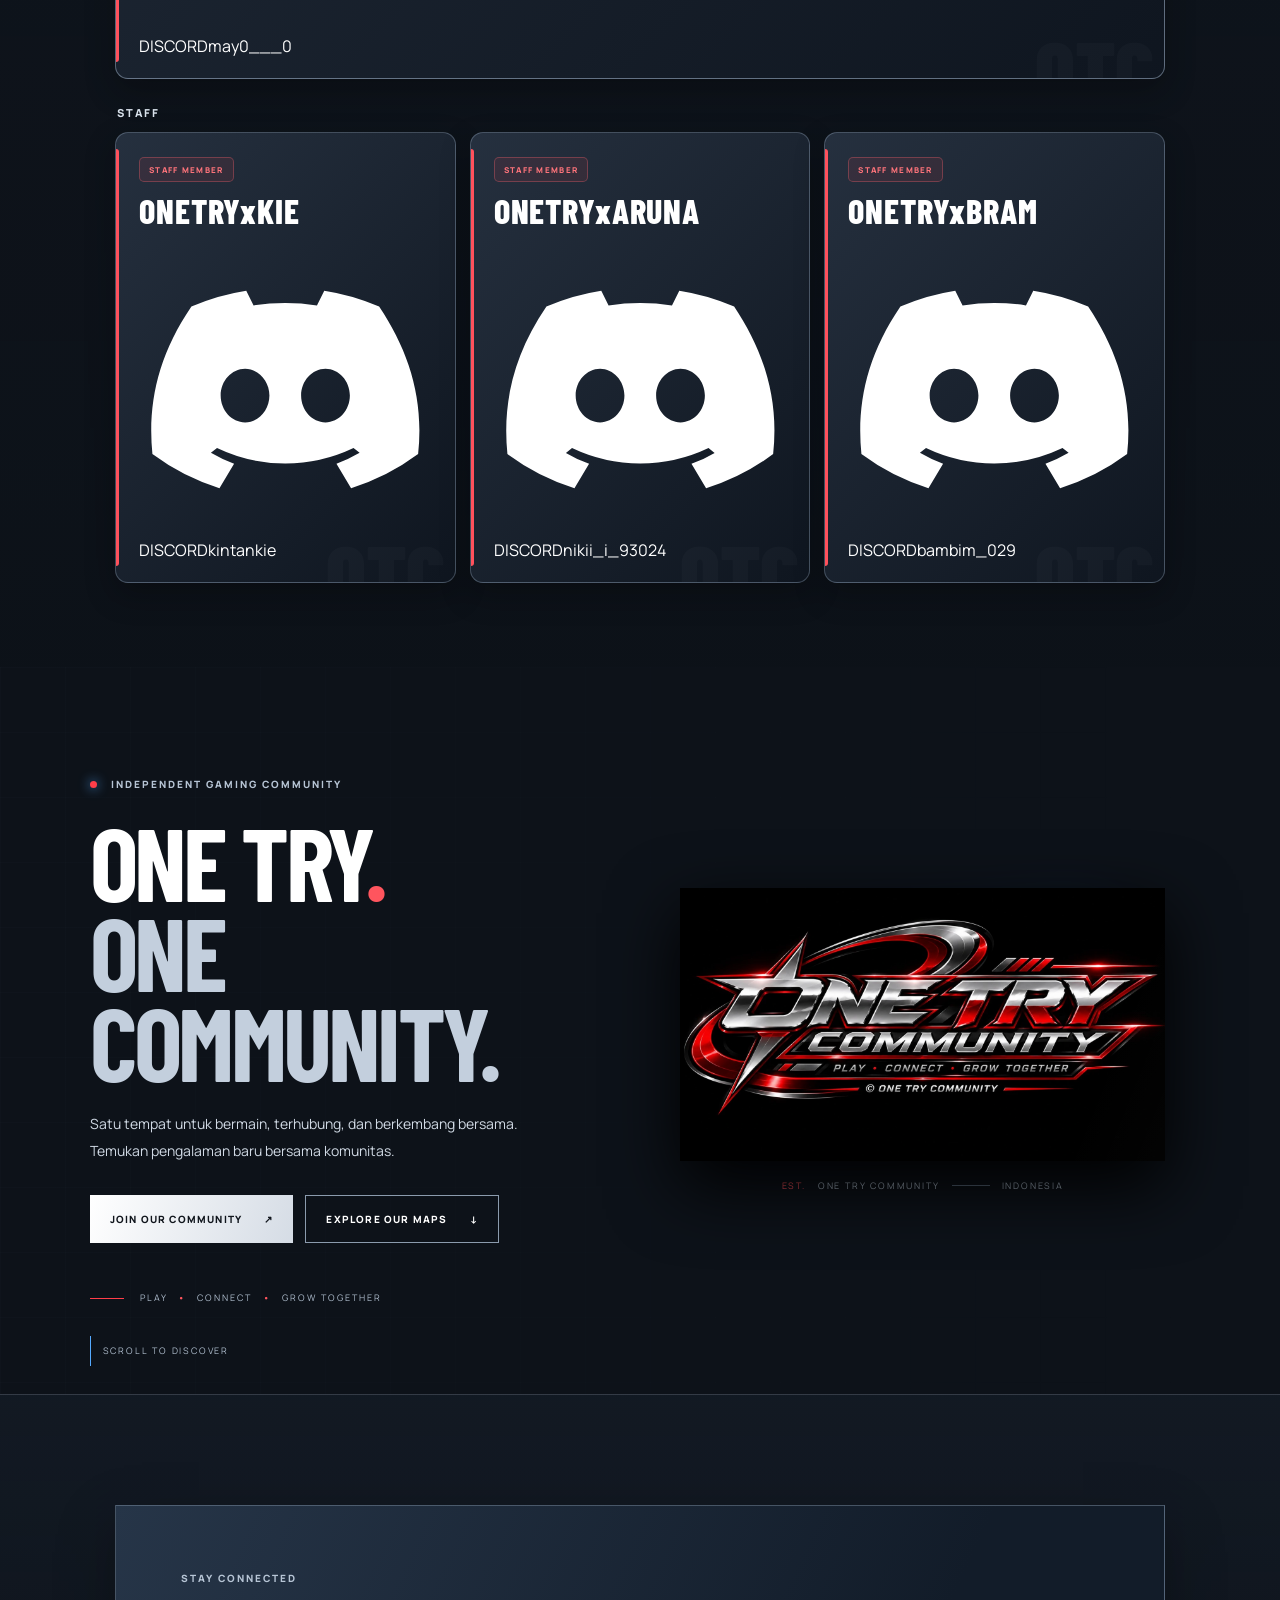
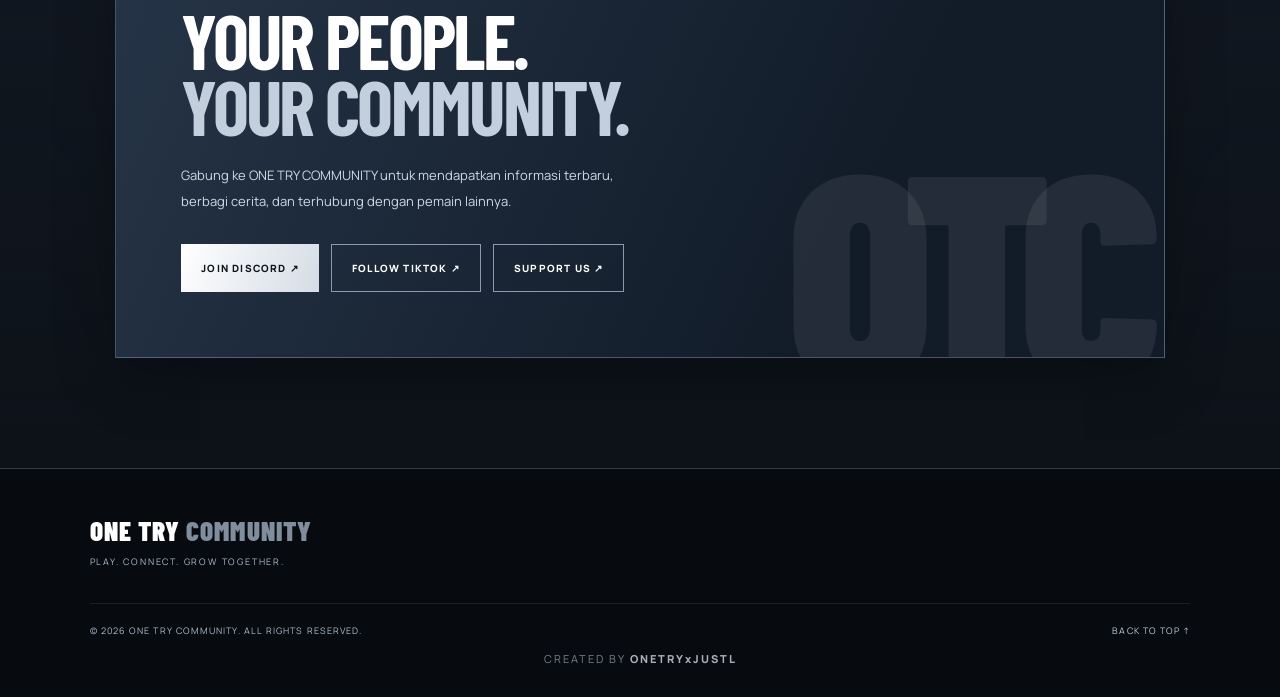
==== commit f34b476d: "Add files via upload" ====
--- a/index.html
+++ b/index.html
@@ -9,7 +9,7 @@
   <link rel="preconnect" href="https://fonts.googleapis.com">
   <link rel="preconnect" href="https://fonts.gstatic.com" crossorigin>
   <link href="https://fonts.googleapis.com/css2?family=Barlow+Condensed:wght@500;600;700;800;900&family=Manrope:wght@400;500;600;700;800&display=swap" rel="stylesheet">
-  <link rel="stylesheet" href="styles.css?v=3">
+  <link rel="stylesheet" href="styles.css?v=4">
 </head>
 <body>
   <div class="ambient ambient-one"></div><div class="ambient ambient-two"></div>
@@ -27,12 +27,42 @@
 
   <main>
 
+    <section class="intro section-wrap" id="about">
+      <div class="section-kicker">WHO WE ARE</div>
+      <div class="intro-content">
+        <h2>MORE THAN A GAME.<br><span>A PLACE TO BELONG.</span></h2>
+        <p>ONE TRY COMMUNITY adalah ruang untuk para pemain dan teman-teman yang ingin berbagi pengalaman, menjelajahi map, serta membangun koneksi positif. Mulai dari satu percobaan, lanjutkan bersama komunitas.</p>
+      </div>
+    </section>
+
+    <section class="maps section-wrap" id="maps">
+      <div class="section-heading">
+        <div><div class="section-kicker">OUR EXPERIENCES</div><h2>CHOOSE YOUR <span>PLAYGROUND.</span></h2></div>
+        <p>Dua pengalaman, satu komunitas.<br>Pilih tantanganmu.</p>
+      </div>
+      <div class="map-grid">
+        <article class="map-card west-card">
+          <div class="card-top"><span>SOCIAL EXPERIENCE</span><span class="card-arrow">↗</span></div>
+          <div class="map-visual west-visual"><div class="visual-orbit"></div><div class="visual-word">WEST<br>ZONE</div><div class="visual-sub">RNB / HIPHOP CULTURE</div></div>
+          <div class="map-info"><div><h3>WEST ZONE</h3><p>Feel the sound. Find your zone.</p></div><span class="map-tag">ROBLOX</span></div>
+          <a class="card-link" href="https://www.roblox.com/share?code=2295fd30ef53cf4783ca6fe60ec98a40&type=ExperienceDetails&stamp=1793906881675" target="_blank" rel="noopener noreferrer">EXPLORE WEST ZONE <span>↗</span></a>
+        </article>
+        <article class="map-card nex-card">
+          <div class="card-top"><span>SPEEDRUN CHALLENGE</span><span class="card-arrow">↗</span></div>
+          <div class="map-visual nex-visual"><div class="nex-lines"></div><div class="visual-word">NEXZONE</div><div class="checkpoint">25 <small>CHECKPOINTS</small></div><div class="visual-sub">RUN IT. BEAT IT. REPEAT.</div></div>
+          <div class="map-info"><div><h3>NEXZONE OBSTACLE</h3><p>Test your pace. Beat every checkpoint.</p></div><span class="map-tag">ROBLOX</span></div>
+          <a class="card-link" href="https://www.roblox.com/share?code=90e0343aa292c84090048f407528da16&type=ExperienceDetails&stamp=1793906917031" target="_blank" rel="noopener noreferrer">EXPLORE NEXZONE <span>↗</span></a>
+        </article>
+      </div>
+      <p class="small-note">Pilih kartu map untuk langsung membuka experience Roblox resmi.</p>
+    </section>
+
 
 
     <section class="membership section-wrap" id="membership">
       <div class="section-heading">
         <div>
-          <div class="section-kicker">04 / OPEN MEMBERSHIP</div>
+          <div class="section-kicker">OPEN MEMBERSHIP</div>
           <h2>ALWAYS <span>OPEN.</span><br>ALWAYS ONE TRY.</h2>
         </div>
         <p>ONE TRY COMMUNITY selalu membuka kesempatan<br>untuk member baru bergabung.</p>
@@ -44,33 +74,33 @@
           <p>Ikuti persyaratan berikut agar kamu bisa bergabung dan mabar bersama ONE TRY COMMUNITY.</p>
         </div>
         <div class="member-rules">
-          <div class="rule-item"><span class="rule-number">01</span><div><h4>GANTI NAMA</h4><p>Gunakan format nama <strong>ONETRYxNAMA</strong>.</p><code>Contoh: ONETRYxJUSTL</code></div></div>
-          <div class="rule-item"><span class="rule-number">02</span><div><h4>WAJIB JOIN DISCORD</h4><p>Bergabung ke Discord resmi ONE TRY COMMUNITY.</p></div></div>
-          <div class="rule-item"><span class="rule-number">03</span><div><h4>DOUBLE COMMUNITY DIPERBOLEHKAN</h4><p>Kamu tetap boleh menjadi bagian dari komunitas lain.</p></div></div>
-          <div class="rule-item"><span class="rule-number">04</span><div><h4>USIA MINIMAL 16+</h4><p>Persyaratan usia minimal 16 tahun agar bisa mabar bersama.</p></div></div>
+          <div class="rule-item"><div><h4>GANTI NAMA</h4><p>Gunakan format nama <strong>ONETRYxNAMA</strong>.</p><code>Contoh: ONETRYxJUSTL</code></div></div>
+          <div class="rule-item"><div><h4>WAJIB JOIN DISCORD</h4><p>Bergabung ke Discord resmi ONE TRY COMMUNITY.</p></div></div>
+          <div class="rule-item"><div><h4>DOUBLE COMMUNITY DIPERBOLEHKAN</h4><p>Kamu tetap boleh menjadi bagian dari komunitas lain.</p></div></div>
+          <div class="rule-item"><div><h4>USIA MINIMAL 16+</h4><p>Persyaratan usia minimal 16 tahun agar bisa mabar bersama.</p></div></div>
         </div>
         <a class="button button-primary member-join" href="https://discord.gg/9DPxnzSRvs" target="_blank" rel="noopener noreferrer">JOIN DISCORD &amp; BECOME A MEMBER <span>↗</span></a>
       </div>
     </section>
     <section class="team section-wrap" id="team">
       <div class="section-heading">
-        <div><div class="section-kicker">02 / COMMUNITY LEADERSHIP</div><h2>THE PEOPLE <span>BEHIND OTC.</span></h2></div>
+        <div><div class="section-kicker">COMMUNITY LEADERSHIP</div><h2>THE PEOPLE <span>BEHIND OTC.</span></h2></div>
         <p>Kenali pengurus ONE TRY COMMUNITY<br>yang membantu menjaga komunitas.</p>
       </div>
       <div class="team-group">
-        <div class="team-group-title"><span>01</span> OWNER</div>
-        <article class="team-card team-owner"><div class="team-role">FOUNDER &amp; OWNER</div><h3>ONETRYxJUSTL</h3><p><span>DISCORD</span> nerable_10380</p></article>
+        <div class="team-group-title">OWNER</div>
+        <article class="team-card team-owner"><div class="team-role">FOUNDER &amp; OWNER</div><h3>ONETRYxJUSTL</h3><div class="team-discord"><svg class="discord-icon" viewBox="0 0 24 24" aria-hidden="true"><path fill="currentColor" d="M19.7 5.3A18.2 18.2 0 0 0 15.2 4l-.6 1.2a16.8 16.8 0 0 0-5.2 0L8.8 4a18.2 18.2 0 0 0-4.5 1.3C1.5 9.4.7 13.4 1.1 17.4a18.3 18.3 0 0 0 5.5 2.8l1.2-2a11.8 11.8 0 0 1-1.9-.9l.5-.4a13 13 0 0 0 11.2 0l.5.4a11.8 11.8 0 0 1-1.9.9l1.2 2a18.3 18.3 0 0 0 5.5-2.8c.5-4.6-.8-8.5-3.2-12.1ZM8.7 14.8c-1.1 0-2-1-2-2.2s.9-2.2 2-2.2 2 1 2 2.2-.9 2.2-2 2.2Zm6.6 0c-1.1 0-2-1-2-2.2s.9-2.2 2-2.2 2 1 2 2.2-.9 2.2-2 2.2Z"/></svg><span class="discord-label">DISCORD</span><span class="discord-username">nerable_10380</span></div></article>
       </div>
       <div class="team-group">
-        <div class="team-group-title"><span>02</span> CO-OWNER</div>
-        <article class="team-card team-coowner"><div class="team-role">COMMUNITY MANAGEMENT</div><h3>ONETRYxNADI</h3><p><span>DISCORD</span> may0___0</p></article>
+        <div class="team-group-title">CO-OWNER</div>
+        <article class="team-card team-coowner"><div class="team-role">CO-OWNER</div><h3>ONETRYxNADI</h3><div class="team-discord"><svg class="discord-icon" viewBox="0 0 24 24" aria-hidden="true"><path fill="currentColor" d="M19.7 5.3A18.2 18.2 0 0 0 15.2 4l-.6 1.2a16.8 16.8 0 0 0-5.2 0L8.8 4a18.2 18.2 0 0 0-4.5 1.3C1.5 9.4.7 13.4 1.1 17.4a18.3 18.3 0 0 0 5.5 2.8l1.2-2a11.8 11.8 0 0 1-1.9-.9l.5-.4a13 13 0 0 0 11.2 0l.5.4a11.8 11.8 0 0 1-1.9.9l1.2 2a18.3 18.3 0 0 0 5.5-2.8c.5-4.6-.8-8.5-3.2-12.1ZM8.7 14.8c-1.1 0-2-1-2-2.2s.9-2.2 2-2.2 2 1 2 2.2-.9 2.2-2 2.2Zm6.6 0c-1.1 0-2-1-2-2.2s.9-2.2 2-2.2 2 1 2 2.2-.9 2.2-2 2.2Z"/></svg><span class="discord-label">DISCORD</span><span class="discord-username">may0___0</span></div></article>
       </div>
       <div class="team-group">
-        <div class="team-group-title"><span>03</span> STAFF</div>
+        <div class="team-group-title">STAFF</div>
         <div class="staff-grid">
-          <article class="team-card"><div class="team-role">STAFF MEMBER</div><h3>ONETRYxKIE</h3><p><span>DISCORD</span> kintankie</p></article>
-          <article class="team-card"><div class="team-role">STAFF MEMBER</div><h3>ONETRYxARUNA</h3><p><span>DISCORD</span> nikii_i_93024</p></article>
-          <article class="team-card"><div class="team-role">STAFF MEMBER</div><h3>ONETRYxBRAM</h3><p><span>DISCORD</span> bambim_029</p></article>
+          <article class="team-card"><div class="team-role">STAFF MEMBER</div><h3>ONETRYxKIE</h3><div class="team-discord"><svg class="discord-icon" viewBox="0 0 24 24" aria-hidden="true"><path fill="currentColor" d="M19.7 5.3A18.2 18.2 0 0 0 15.2 4l-.6 1.2a16.8 16.8 0 0 0-5.2 0L8.8 4a18.2 18.2 0 0 0-4.5 1.3C1.5 9.4.7 13.4 1.1 17.4a18.3 18.3 0 0 0 5.5 2.8l1.2-2a11.8 11.8 0 0 1-1.9-.9l.5-.4a13 13 0 0 0 11.2 0l.5.4a11.8 11.8 0 0 1-1.9.9l1.2 2a18.3 18.3 0 0 0 5.5-2.8c.5-4.6-.8-8.5-3.2-12.1ZM8.7 14.8c-1.1 0-2-1-2-2.2s.9-2.2 2-2.2 2 1 2 2.2-.9 2.2-2 2.2Zm6.6 0c-1.1 0-2-1-2-2.2s.9-2.2 2-2.2 2 1 2 2.2-.9 2.2-2 2.2Z"/></svg><span class="discord-label">DISCORD</span><span class="discord-username">kintankie</span></div></article>
+          <article class="team-card"><div class="team-role">STAFF MEMBER</div><h3>ONETRYxARUNA</h3><div class="team-discord"><svg class="discord-icon" viewBox="0 0 24 24" aria-hidden="true"><path fill="currentColor" d="M19.7 5.3A18.2 18.2 0 0 0 15.2 4l-.6 1.2a16.8 16.8 0 0 0-5.2 0L8.8 4a18.2 18.2 0 0 0-4.5 1.3C1.5 9.4.7 13.4 1.1 17.4a18.3 18.3 0 0 0 5.5 2.8l1.2-2a11.8 11.8 0 0 1-1.9-.9l.5-.4a13 13 0 0 0 11.2 0l.5.4a11.8 11.8 0 0 1-1.9.9l1.2 2a18.3 18.3 0 0 0 5.5-2.8c.5-4.6-.8-8.5-3.2-12.1ZM8.7 14.8c-1.1 0-2-1-2-2.2s.9-2.2 2-2.2 2 1 2 2.2-.9 2.2-2 2.2Zm6.6 0c-1.1 0-2-1-2-2.2s.9-2.2 2-2.2 2 1 2 2.2-.9 2.2-2 2.2Z"/></svg><span class="discord-label">DISCORD</span><span class="discord-username">nikii_i_93024</span></div></article>
+          <article class="team-card"><div class="team-role">STAFF MEMBER</div><h3>ONETRYxBRAM</h3><div class="team-discord"><svg class="discord-icon" viewBox="0 0 24 24" aria-hidden="true"><path fill="currentColor" d="M19.7 5.3A18.2 18.2 0 0 0 15.2 4l-.6 1.2a16.8 16.8 0 0 0-5.2 0L8.8 4a18.2 18.2 0 0 0-4.5 1.3C1.5 9.4.7 13.4 1.1 17.4a18.3 18.3 0 0 0 5.5 2.8l1.2-2a11.8 11.8 0 0 1-1.9-.9l.5-.4a13 13 0 0 0 11.2 0l.5.4a11.8 11.8 0 0 1-1.9.9l1.2 2a18.3 18.3 0 0 0 5.5-2.8c.5-4.6-.8-8.5-3.2-12.1ZM8.7 14.8c-1.1 0-2-1-2-2.2s.9-2.2 2-2.2 2 1 2 2.2-.9 2.2-2 2.2Zm6.6 0c-1.1 0-2-1-2-2.2s.9-2.2 2-2.2 2 1 2 2.2-.9 2.2-2 2.2Z"/></svg><span class="discord-label">DISCORD</span><span class="discord-username">bambim_029</span></div></article>
         </div>
       </div>
     </section>
@@ -94,39 +124,9 @@
       <div class="scroll-cue"><span></span> SCROLL TO DISCOVER</div>
     </section>
 
-    <section class="intro section-wrap" id="about">
-      <div class="section-kicker">01 / WHO WE ARE</div>
-      <div class="intro-content">
-        <h2>MORE THAN A GAME.<br><span>A PLACE TO BELONG.</span></h2>
-        <p>ONE TRY COMMUNITY adalah ruang untuk para pemain dan teman-teman yang ingin berbagi pengalaman, menjelajahi map, serta membangun koneksi positif. Mulai dari satu percobaan, lanjutkan bersama komunitas.</p>
-      </div>
-    </section>
-
-    <section class="maps section-wrap" id="maps">
-      <div class="section-heading">
-        <div><div class="section-kicker">02 / OUR EXPERIENCES</div><h2>CHOOSE YOUR <span>PLAYGROUND.</span></h2></div>
-        <p>Dua pengalaman, satu komunitas.<br>Pilih tantanganmu.</p>
-      </div>
-      <div class="map-grid">
-        <article class="map-card west-card">
-          <div class="card-top"><span>01 / SOCIAL EXPERIENCE</span><span class="card-arrow">↗</span></div>
-          <div class="map-visual west-visual"><div class="visual-orbit"></div><div class="visual-word">WEST<br>ZONE</div><div class="visual-sub">RNB / HIPHOP CULTURE</div></div>
-          <div class="map-info"><div><h3>WEST ZONE</h3><p>Feel the sound. Find your zone.</p></div><span class="map-tag">ROBLOX</span></div>
-          <a class="card-link" href="https://www.roblox.com/share?code=2295fd30ef53cf4783ca6fe60ec98a40&type=ExperienceDetails&stamp=1793906881675" target="_blank" rel="noopener noreferrer">EXPLORE WEST ZONE <span>↗</span></a>
-        </article>
-        <article class="map-card nex-card">
-          <div class="card-top"><span>02 / SPEEDRUN CHALLENGE</span><span class="card-arrow">↗</span></div>
-          <div class="map-visual nex-visual"><div class="nex-lines"></div><div class="visual-word">NEXZONE</div><div class="checkpoint">25 <small>CHECKPOINTS</small></div><div class="visual-sub">RUN IT. BEAT IT. REPEAT.</div></div>
-          <div class="map-info"><div><h3>NEXZONE OBSTACLE</h3><p>Test your pace. Beat every checkpoint.</p></div><span class="map-tag">ROBLOX</span></div>
-          <a class="card-link" href="https://www.roblox.com/share?code=90e0343aa292c84090048f407528da16&type=ExperienceDetails&stamp=1793906917031" target="_blank" rel="noopener noreferrer">EXPLORE NEXZONE <span>↗</span></a>
-        </article>
-      </div>
-      <p class="small-note">Pilih kartu map untuk langsung membuka experience Roblox resmi.</p>
-    </section>
-
     <section class="community section-wrap" id="community">
       <div class="community-panel">
-        <div class="section-kicker">03 / STAY CONNECTED</div>
+        <div class="section-kicker">STAY CONNECTED</div>
         <h2>YOUR PEOPLE.<br><span>YOUR COMMUNITY.</span></h2>
         <p>Gabung ke ONE TRY COMMUNITY untuk mendapatkan informasi terbaru, berbagi cerita, dan terhubung dengan pemain lainnya.</p>
         <div class="community-actions">
--- a/styles.css
+++ b/styles.css
@@ -251,3 +251,33 @@
 .staff-grid{display:grid;grid-template-columns:repeat(3,1fr);gap:15px}
 @media(max-width:850px){.staff-grid{grid-template-columns:1fr 1fr}}
 @media(max-width:600px){.team-group{margin-top:24px}.team-card{padding:21px 18px}.staff-grid{grid-template-columns:1fr;gap:10px}.team-card h3{font-size:30px}}
+
+/* TEAM CARDS — clear spacing and strong card separation on every screen */
+.team.section-wrap{padding-top:76px;padding-bottom:84px}
+.team .section-heading{margin-bottom:30px}
+.team-group{margin-top:26px;padding:0}
+.team-group-title{margin:0 0 12px;padding-left:2px;font-size:11px;letter-spacing:.16em}
+.team-group-title span{display:inline-flex;align-items:center;justify-content:center;width:30px;height:30px;border-radius:8px;background:rgba(255,70,80,.12);border:1px solid rgba(255,90,100,.35);font-size:18px}
+.team-card{min-height:142px;padding:24px 23px 21px;border-radius:13px;background:linear-gradient(135deg,rgba(38,49,64,.98),rgba(15,22,32,.98));border:1px solid rgba(190,211,235,.28);box-shadow:0 12px 30px rgba(0,0,0,.28);display:flex;flex-direction:column;justify-content:center;gap:0}
+.team-card::before{content:"";position:absolute;left:0;top:16px;bottom:16px;width:3px;border-radius:0 4px 4px 0;background:#ff515c}
+.team-card::after{right:10px;bottom:-30px;font-size:82px;opacity:.7}
+.team-card:hover{transform:translateY(-3px);border-color:rgba(255,98,107,.7)}
+.team-role{display:inline-flex;align-self:flex-start;margin:0 0 12px;padding:6px 9px;border:1px solid rgba(255,100,110,.32);border-radius:5px;background:rgba(255,65,75,.09);font-size:8px;letter-spacing:.16em}
+.team-card h3{margin:0 0 14px;font-size:clamp(25px,3vw,34px);overflow-wrap:anywhere}
+.team-card p{display:flex;align-items:center;gap:8px;flex-wrap:wrap;margin:0;padding-top:11px;border-top:1px solid rgba(220,232,245,.13);font-size:12px;overflow-wrap:anywhere}
+.team-card p span{display:inline-flex;align-items:center;justify-content:center;margin:0;padding:5px 7px;border-radius:4px;background:rgba(255,255,255,.07);color:#ff9298;font-size:8px;letter-spacing:.12em}
+.team-owner{border-color:rgba(255,80,90,.48)}
+.team-coowner{border-color:rgba(190,211,235,.42)}
+.staff-grid{grid-template-columns:repeat(3,minmax(0,1fr));gap:14px}
+.staff-grid .team-card{min-height:150px}
+@media(max-width:850px){.staff-grid{grid-template-columns:repeat(2,minmax(0,1fr))}}
+@media(max-width:600px){
+ .team.section-wrap{padding:58px 5% 66px}
+ .team .section-heading{margin-bottom:25px}
+ .team-group{margin-top:23px}
+ .team-card{min-height:132px;padding:20px 17px;border-radius:11px}
+ .team-card h3{font-size:29px}
+ .team-card p{font-size:11px;line-height:1.5}
+ .staff-grid{grid-template-columns:1fr;gap:11px}
+ .staff-grid .team-card{min-height:125px}
+}
